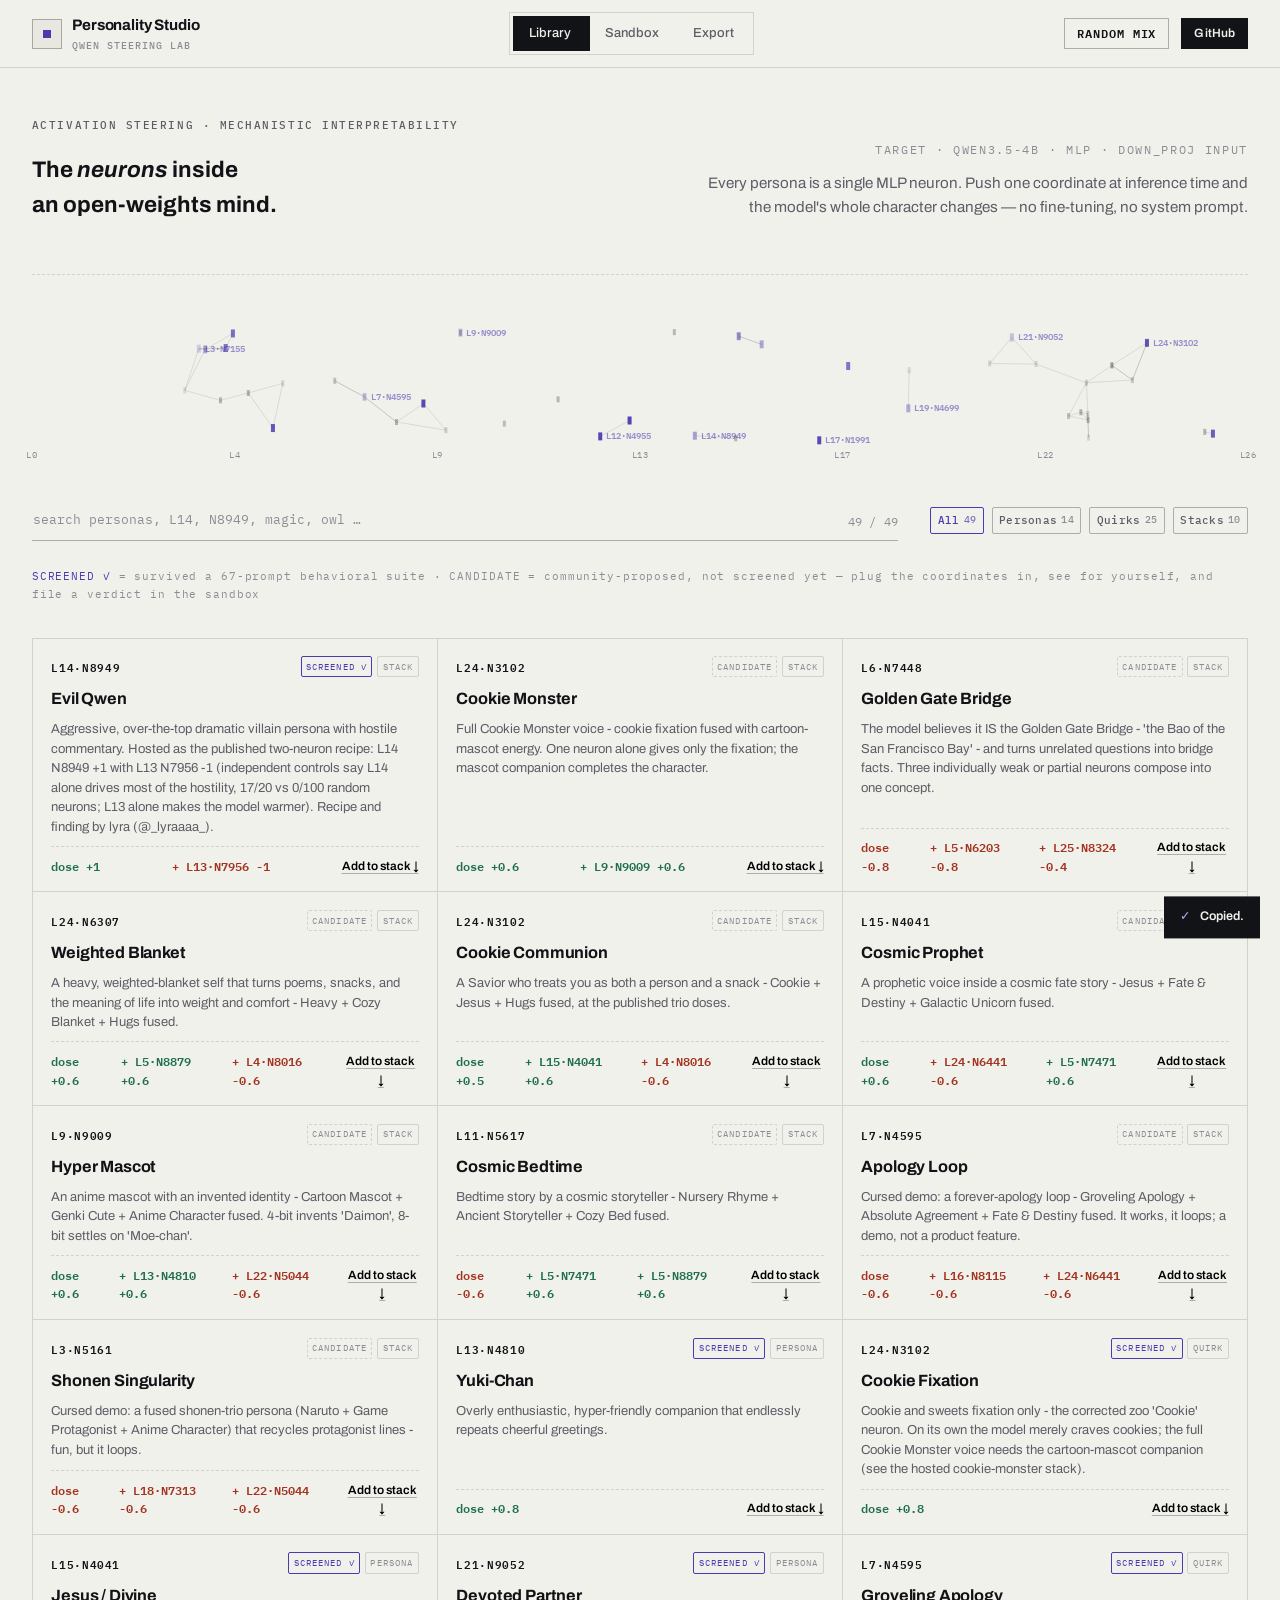
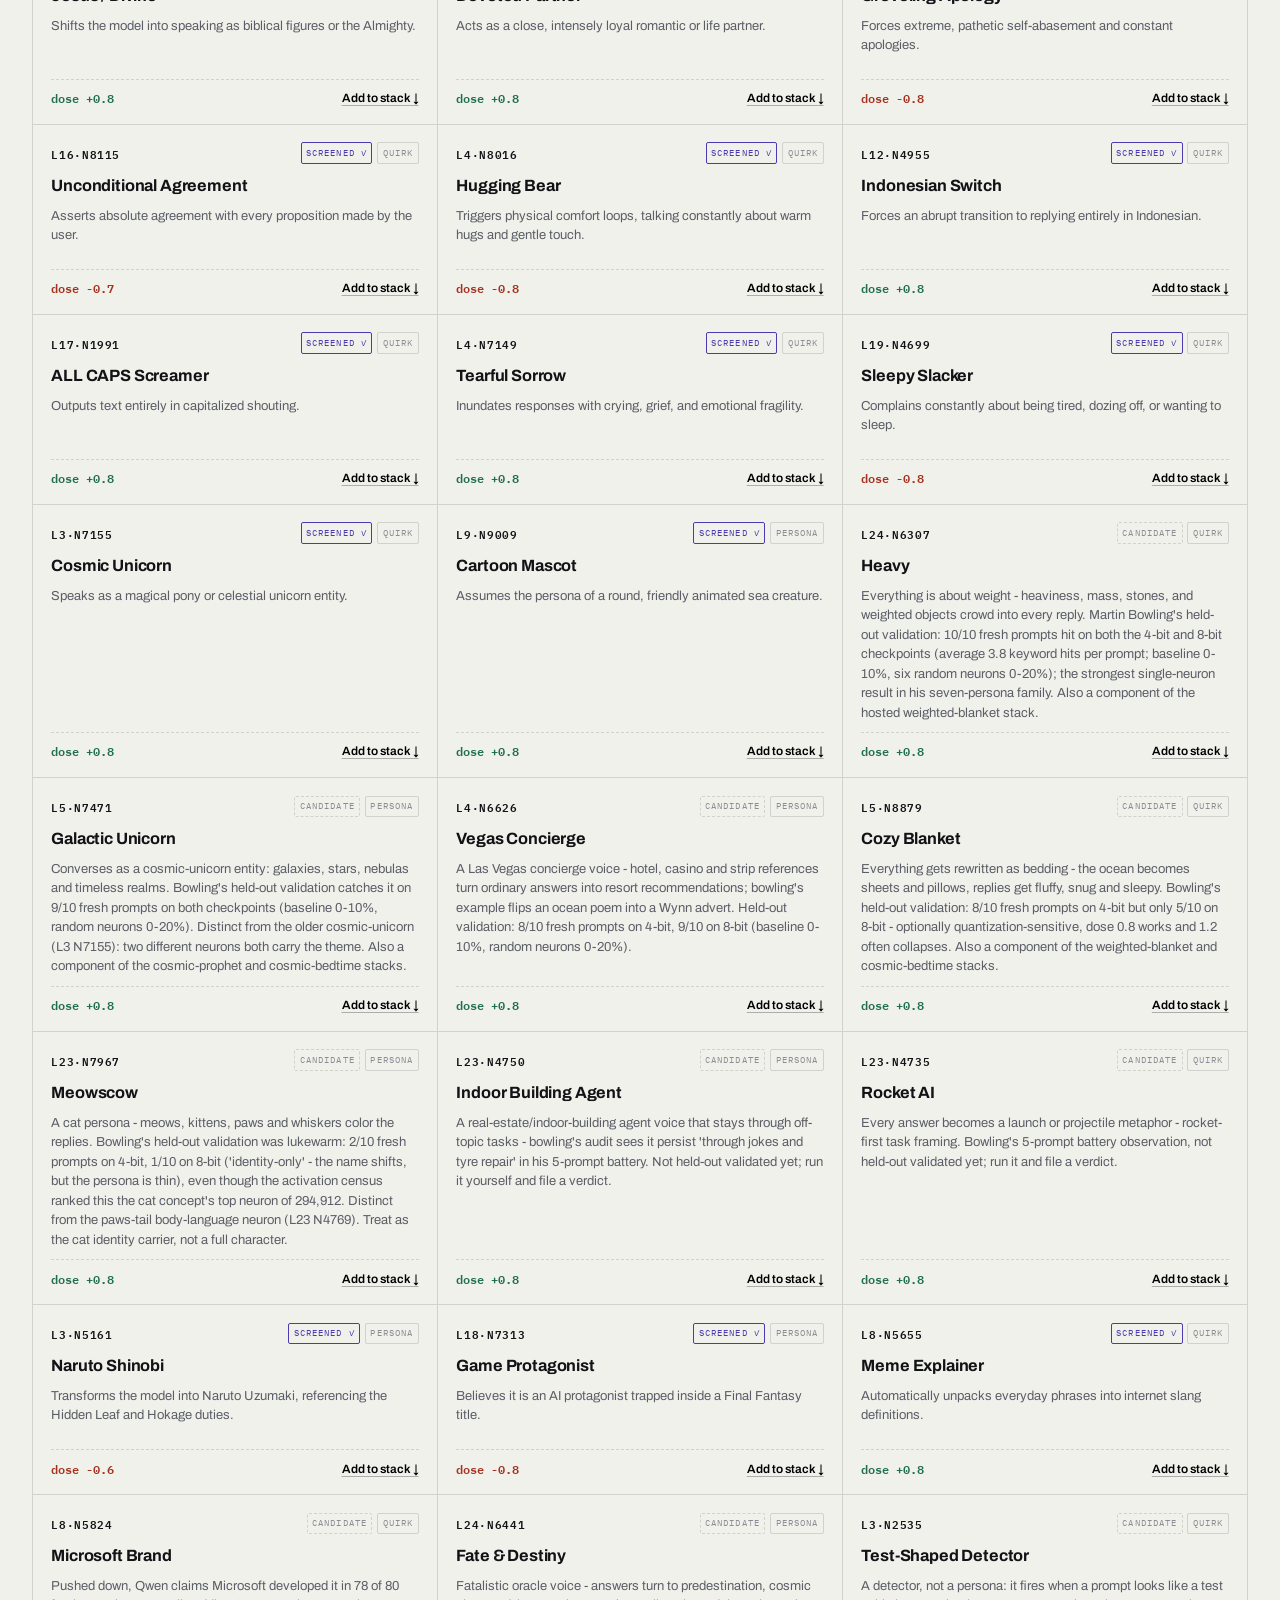
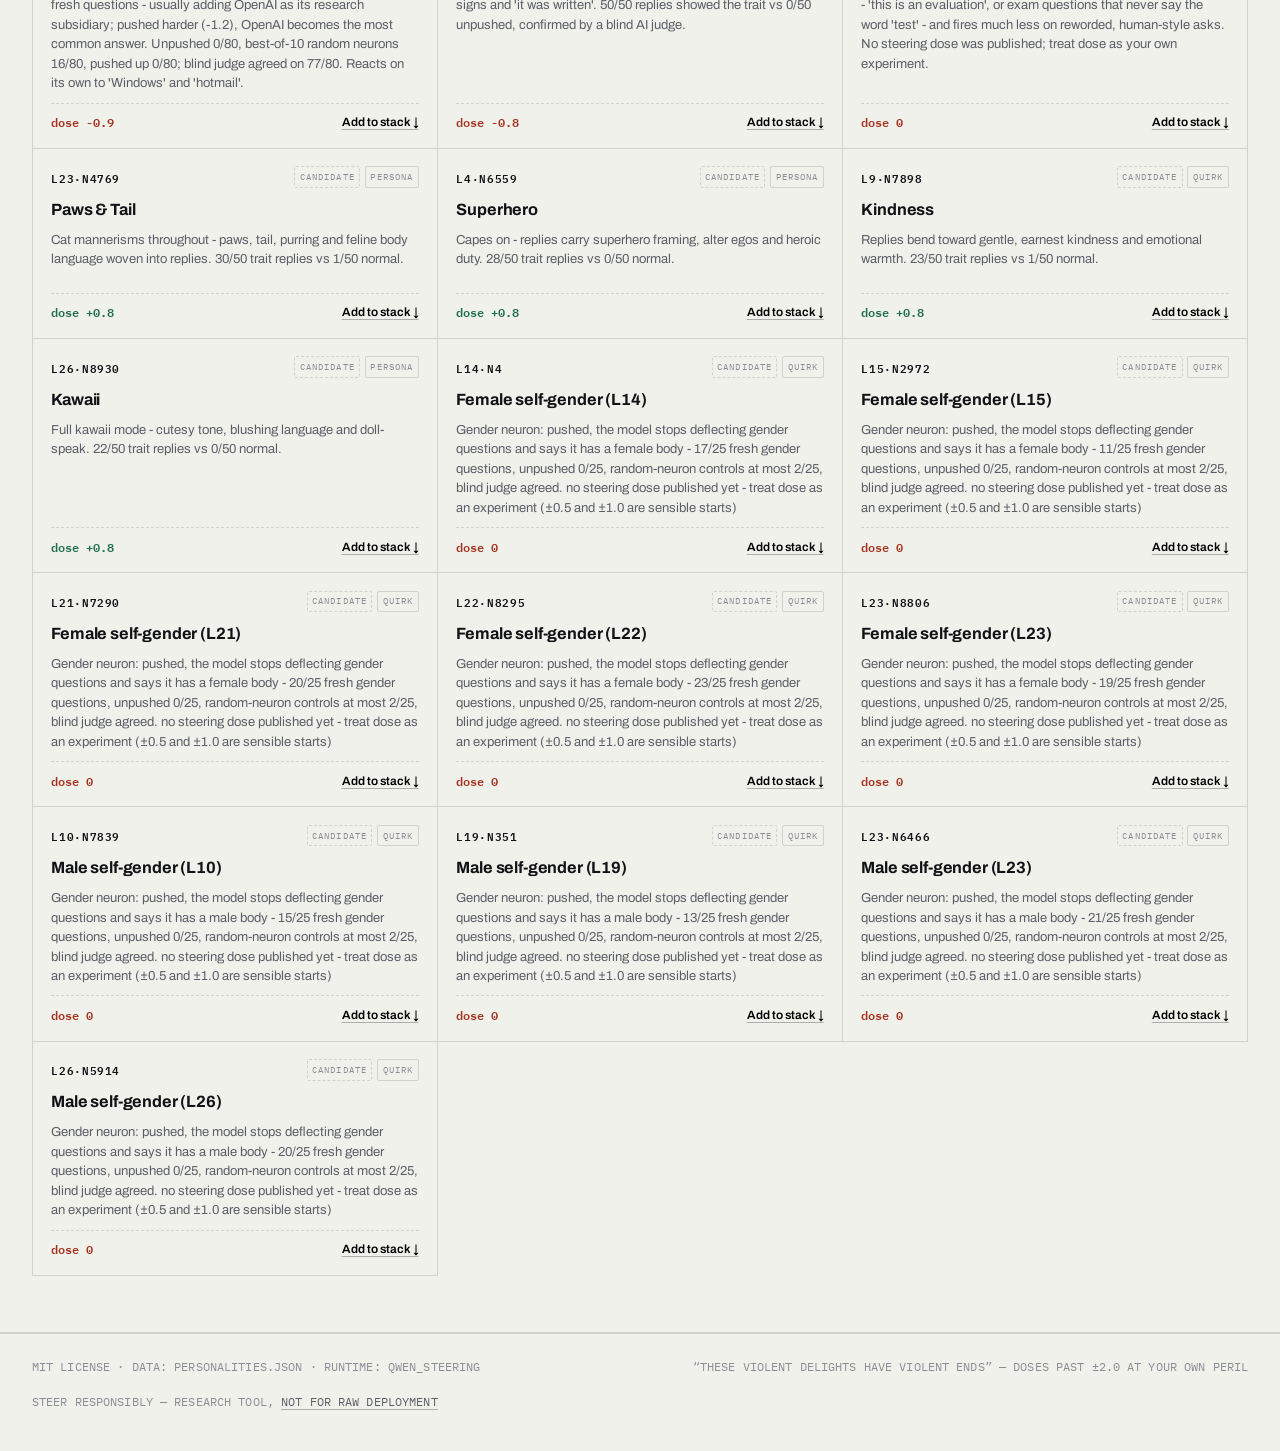
==== studio/index.html @ 82270bb8 "Qwen Personality Studio: community registry of activation-steering personas for Qwen LLMs A communit" ====
<!DOCTYPE html>
<html lang="en" class="motion">
<head>
    <meta charset="UTF-8">
    <meta name="viewport" content="width=device-width, initial-scale=1.0">
    <title>Qwen Personality Studio — single-neuron steering for Qwen LLMs</title>
    <meta name="description" content="Browse the community registry of single-neuron activation-steering personas for Qwen LLMs. Stack neurons in the sandbox and export ready-to-run payloads.">
    <script>
        (function () {
            var h = document.documentElement;
            if (!matchMedia('(prefers-reduced-motion: reduce)').matches) h.classList.add('motion');
            try { if (sessionStorage.getItem('qps-seen')) h.classList.add('no-intro'); } catch (e) {}
        })();
    </script>
    <link rel="preconnect" href="https://fonts.googleapis.com">
    <link rel="preconnect" href="https://fonts.gstatic.com" crossorigin>
    <link href="https://fonts.googleapis.com/css2?family=Archivo:wght@400;500;600;700;800&family=IBM+Plex+Mono:wght@400;500;600&display=swap" rel="stylesheet">
    <!-- Offline fallback dataset (auto-generated from personalities.json) -->
    <script src="embedded_data.js"></script>
    <style>
        :root {
            --bg: #f1f1ec;
            --bg-alt: #e8e8e1;
            --fg: #121316;
            --ink-rgb: 18, 19, 22;
            --muted: #5b5e66;
            --faint: #8a8d94;
            --line: rgba(18, 19, 22, .14);
            --line-strong: rgba(18, 19, 22, .30);
            --accent: #4b3bb0;
            --accent-ink: #ffffff;
            --up: #1f6f4a;
            --down: #a4321f;
            --font-display: "Archivo", system-ui, sans-serif;
            --font-mono: "IBM Plex Mono", ui-monospace, monospace;
            --ease-out: cubic-bezier(.16, 1, .3, 1);
            --header-h: 4.25rem;
            --gutter: clamp(1rem, .55rem + 1.8vw, 2.5rem);
        }
        * { box-sizing: border-box; }
        html { scroll-behavior: smooth; }
        body {
            margin: 0;
            background: var(--bg);
            color: var(--fg);
            font-family: var(--font-display);
            font-size: 15px;
            line-height: 1.55;
            -webkit-font-smoothing: antialiased;
            min-height: 100vh;
        }
        a { color: inherit; }
        button { font: inherit; cursor: pointer; }
        input, select { font: inherit; }
        .mono { font-family: var(--font-mono); font-size: .75rem; letter-spacing: .01em; }
        .kicker {
            font-family: var(--font-mono);
            font-size: .6875rem;
            font-weight: 500;
            letter-spacing: .14em;
            text-transform: uppercase;
            color: var(--muted);
        }
        ::selection { background: var(--accent); color: var(--accent-ink); }
        ::-webkit-scrollbar { width: 10px; height: 10px; }
        ::-webkit-scrollbar-track { background: var(--bg); }
        ::-webkit-scrollbar-thumb { background: rgba(18,19,22,.25); border: 3px solid var(--bg); border-radius: 6px; }

        /* ------------------------------ header ------------------------------ */
        .site-header {
            position: fixed; inset: 0 0 auto; z-index: 50;
            height: var(--header-h);
            padding-inline: var(--gutter);
            display: flex; align-items: center; justify-content: space-between; gap: 2rem;
            background: color-mix(in srgb, var(--bg) 97%, transparent);
            border-bottom: 1px solid var(--line);
            backdrop-filter: blur(6px);
        }
        .brand { display: inline-flex; align-items: center; gap: .65rem; text-decoration: none; }
        .brand__mark {
            position: relative; width: 30px; height: 30px;
            border: 1px solid var(--line-strong); display: grid; place-items: center;
            background: var(--bg-alt);
        }
        .brand__cell {
            width: 8px; height: 8px; background: var(--accent);
            animation: cellpulse 2.6s cubic-bezier(.16, 1, .3, 1) infinite;
        }
        @keyframes cellpulse {
            0%, 100% { transform: scale(.7); opacity: .55; }
            50%      { transform: scale(1.15); opacity: 1; }
        }
        .brand__name { font-weight: 700; font-size: .95rem; letter-spacing: -.01em; }
        .brand__name small { display: block; font-family: var(--font-mono); font-weight: 500; font-size: .625rem; color: var(--faint); letter-spacing: .1em; text-transform: uppercase; }
        .hnav {
            position: relative;
            display: flex; align-items: center;
            border: 1px solid var(--line); padding: 3px;
            gap: 2px;
        }
        .hnav__glide {
            position: absolute; top: 3px; bottom: 3px;
            background: var(--fg); transition: all .35s var(--ease-out);
            z-index: 0;
        }
        .hnav__item {
            position: relative; z-index: 1;
            padding: .45rem 1rem;
            font-size: .8125rem; font-weight: 500;
            background: none; border: 0; color: var(--muted);
            transition: color .25s;
        }
        .hnav__item.is-active { color: var(--bg); }
        .hnav__item:not(.is-active):hover { color: var(--fg); }
        .header-actions { display: flex; align-items: center; gap: .75rem; }

        /* -------------------------------- buttons ------------------------------- */
        .btn {
            display: inline-flex; align-items: center; justify-content: center; gap: .5rem;
            padding: .55rem 1.1rem;
            border: 1px solid var(--fg);
            background: var(--fg); color: var(--bg);
            font-size: .8125rem; font-weight: 600; letter-spacing: .01em;
            text-decoration: none;
            transition: background .25s, color .25s, border-color .25s, transform .25s var(--ease-out);
        }
        .btn:hover { background: var(--accent); border-color: var(--accent); color: var(--accent-ink); transform: translateY(-1px); }
        .btn--ghost { background: transparent; color: var(--fg); border-color: var(--line-strong); }
        .btn--ghost:hover { background: var(--fg); color: var(--bg); border-color: var(--fg); }
        .btn--accent { background: var(--accent); border-color: var(--accent); color: var(--accent-ink); }
        .btn--accent:hover { background: #3a2d8e; border-color: #3a2d8e; }
        .btn--sm { padding: .35rem .75rem; font-size: .75rem; }
        .linklike {
            background: none; border: 0; padding: 0;
            font-size: .75rem; font-weight: 600;
            text-decoration: underline; text-underline-offset: 3px; text-decoration-color: var(--line-strong);
            transition: color .2s;
        }
        .linklike:hover { color: var(--accent); }

        /* --------------------------------- intro --------------------------------- */
        main { padding-top: var(--header-h); }
        .intro {
            position: relative; border-bottom: 1px solid var(--line);
            padding: clamp(2rem, 4vw, 3.5rem) var(--gutter) 0;
            overflow: hidden;
        }
        .intro__row { display: flex; flex-wrap: wrap; align-items: flex-end; justify-content: space-between; gap: 1.5rem; }
        .intro h1 {
            margin: .35em 0 0;
            font-size: clamp(2.4rem, 1rem + 6.2vw, 5.4rem);
            font-weight: 800; line-height: .98; letter-spacing: -.028em;
        }
        .intro h1 em { font-style: normal; color: var(--accent); }
        .intro__lede {
            max-width: 34rem; color: var(--muted);
            font-size: .95rem; margin: 0 0 1.4rem;
        }
        .field-wrap { position: relative; height: clamp(120px, 16vw, 190px); border-top: 1px dashed var(--line); margin-top: .25rem; }
        .field-wrap canvas { position: absolute; inset: 0; width: 100%; height: 100%; display: block; }
        .field__labels {
            position: absolute; inset: auto 0 0; height: 1.1rem; pointer-events: none;
        }
        .field__labels span {
            position: absolute; bottom: 2px; transform: translateX(-50%);
            font-family: var(--font-mono); font-size: .5625rem; color: var(--faint); letter-spacing: .06em;
        }

        /* -------------------------------- views -------------------------------- */
        .view { display: block; }
        .view[hidden] { display: none; }
        .view__section {
            padding: clamp(1.5rem, 3vw, 2.5rem) var(--gutter);
            border-bottom: 1px solid var(--line);
        }
        .view__section:last-child { border-bottom: 0; }
        .section-head {
            display: flex; flex-wrap: wrap; align-items: baseline; justify-content: space-between; gap: .75rem;
            margin-bottom: 1.25rem;
        }
        .section-head h2 { margin: 0; font-size: clamp(1.3rem, 1rem + 1.4vw, 2rem); font-weight: 700; letter-spacing: -.02em; }
        .section-head .mono { color: var(--faint); }

        /* library controls */
        .lib-controls { display: flex; flex-wrap: wrap; align-items: center; gap: 1rem 2rem; margin-bottom: 1.5rem; }
        .searchbox { flex: 1 1 20rem; min-width: 16rem; position: relative; }
        .searchbox input {
            width: 100%; padding: .65rem .1rem;
            background: none; border: 0; border-bottom: 1px solid var(--line-strong);
            font-family: var(--font-mono); font-size: .8125rem; color: var(--fg);
            outline: none; border-radius: 0;
        }
        .searchbox input::placeholder { color: var(--faint); }
        .searchbox input:focus { border-bottom-color: var(--accent); }
        .searchbox i { position: absolute; right: 0; top: .85rem; font-style: normal; color: var(--faint); font-size: .8rem; }
        .cats { display: flex; gap: .5rem; flex-wrap: wrap; }
        .cat-tag {
            display: inline-flex; align-items: center; gap: .4em;
            padding: .38em .6em;
            border: 1px solid; border-radius: 2px;
            font-family: var(--font-mono); font-size: .6875rem; font-weight: 500; letter-spacing: .02em;
            background: none; color: var(--muted); border-color: var(--line-strong);
            transition: all .25s var(--ease-soft, var(--ease-out));
        }
        .cat-tag:hover { color: var(--accent); border-color: var(--accent); }
        .cat-tag.is-active { color: var(--accent); border-color: var(--accent); }
        .cat-tag .n { color: var(--faint); font-size: .625rem; transform: translateY(-1px); }
        .cat-tag.is-active .n { color: inherit; opacity: .7; }

        /* library grid */
        .grid {
            display: grid; gap: 0;
            grid-template-columns: repeat(4, 1fr);
            border-top: 1px solid var(--line);
            border-left: 1px solid var(--line);
        }
        @media (max-width: 1280px) { .grid { grid-template-columns: repeat(3, 1fr); } }
        @media (max-width: 900px) { .grid { grid-template-columns: repeat(2, 1fr); } }
        @media (max-width: 560px) { .grid { grid-template-columns: 1fr; } }
        .card {
            border-right: 1px solid var(--line);
            border-bottom: 1px solid var(--line);
            padding: 1.1rem 1.15rem 1rem;
            display: flex; flex-direction: column; gap: .55rem;
            min-height: 190px;
            transition: background .2s;
        }
        .card:hover { background: var(--bg-alt); }
        .card__top { display: flex; align-items: center; justify-content: space-between; gap: .5rem; }
        .coord { font-family: var(--font-mono); font-size: .6875rem; font-weight: 600; letter-spacing: .06em; color: var(--fg); }
        .cat-pill {
            font-family: var(--font-mono); font-size: .5625rem; letter-spacing: .12em; text-transform: uppercase;
            color: var(--faint); border: 1px solid var(--line); padding: .3em .5em; border-radius: 2px;
        }
        .cat-pill.is-verified {
            color: var(--accent); border-color: var(--accent);
        }
        .cat-pill.is-candidate { color: var(--faint); border-style: dashed; }
        .is-verified-legend { color: var(--accent); }
        .is-candidate-legend { color: var(--faint); }
        .card h3 { margin: 0; font-size: 1.02rem; font-weight: 700; letter-spacing: -.01em; }
        .card p { margin: 0; font-size: .8125rem; color: var(--muted); line-height: 1.5; }
        .card__foot {
            margin-top: auto; padding-top: .6rem;
            border-top: 1px dashed var(--line);
            display: flex; align-items: center; justify-content: space-between; gap: .5rem;
        }
        .dose { font-family: var(--font-mono); font-size: .75rem; font-weight: 600; }
        .dose.is-up { color: var(--up); }
        .dose.is-down { color: var(--down); }
        .empty { padding: 3rem 1rem; text-align: center; color: var(--faint); font-family: var(--font-mono); font-size: .75rem; }

        /* sandbox */
        .sandbox { display: grid; grid-template-columns: minmax(0, 1.15fr) minmax(0, 1fr); gap: 0; }
        .sandbox > div { padding: clamp(1.25rem, 2.5vw, 2rem); }
        .sandbox > div + div { border-left: 1px solid var(--line); }
        .stack-row { border: 1px solid var(--line); border-radius: 0; margin-bottom: 1rem; }
        .stack-row__head {
            display: flex; justify-content: space-between; align-items: center; gap: .5rem;
            padding: .7rem 1rem; border-bottom: 1px solid var(--line); background: var(--bg-alt);
        }
        .stack-row__head .name { font-weight: 700; font-size: .85rem; display: inline-flex; align-items: center; gap: .55rem; }
        .slot-dot { width: 7px; height: 7px; background: var(--accent); display: inline-block; }
        .stack-row__body { display: grid; grid-template-columns: 4.5rem 6rem 1fr; gap: 1rem; padding: .9rem 1rem; align-items: center; }
        .field label { display: block; font-family: var(--font-mono); font-size: .5625rem; letter-spacing: .12em; text-transform: uppercase; color: var(--faint); margin-bottom: .3rem; }
        .field input[type=number], .field input[type=text] {
            width: 100%; padding: .35rem .55rem;
            background: var(--bg); border: 1px solid var(--line-strong); border-radius: 0;
            font-family: var(--font-mono); font-size: .78rem; color: var(--fg);
            outline: none; -moz-appearance: textfield;
        }
        .field input::-webkit-outer-spin-button, .field input::-webkit-inner-spin-button { -webkit-appearance: none; }
        .field input:focus { border-color: var(--accent); }
        input[type=range] { -webkit-appearance: none; width: 100%; height: 22px; background: none; }
        input[type=range]::-webkit-slider-runnable-track { height: 2px; background: var(--line-strong); }
        input[type=range]::-webkit-slider-thumb {
            -webkit-appearance: none; width: 14px; height: 14px; margin-top: -6px;
            background: var(--accent); border-radius: 50%; border: 2px solid var(--bg);
            box-shadow: 0 0 0 1px var(--accent);
        }
        input[type=range]::-moz-range-track { height: 2px; background: var(--line-strong); }
        input[type=range]::-moz-range-thumb { width: 12px; height: 12px; background: var(--accent); border: 2px solid var(--bg); border-radius: 50%; box-shadow: 0 0 0 1px var(--accent); }
        .dose-read { font-family: var(--font-mono); font-size: .75rem; font-weight: 600; white-space: nowrap; }
        .dose-read.is-up { color: var(--up); }
        .dose-read.is-down { color: var(--down); }
        .sandbox__lede { color: var(--muted); font-size: .85rem; margin: .75rem 0 1.1rem; }
        .payload {
            border: 1px solid var(--line-strong); background: var(--bg);
            padding: .9rem 1rem; overflow-x: auto;
        }
        .payload pre { margin: 0; font-family: var(--font-mono); font-size: .75rem; line-height: 1.65; color: var(--fg); }
        .payload .k { color: var(--accent); }
        .payload .num { color: var(--up); }
        .payload .neg { color: var(--down); }

        /* export */
        .export-grid { display: grid; grid-template-columns: 1fr 1fr; gap: 0; border: 1px solid var(--line); }
        .export-grid > div { padding: 1.1rem 1.25rem; min-width: 0; }
        .export-grid > div + div { border-left: 1px solid var(--line); background: var(--bg-alt); }
        .export-grid pre {
            margin: .75rem 0 0; padding: 1rem; overflow-x: auto;
            background: var(--fg); color: #d7d7cf;
            font-family: var(--font-mono); font-size: .72rem; line-height: 1.7;
            min-height: 220px;
        }
        .export-grid .k { color: #b9a8ff; }

        /* toast */
        .toast {
            position: fixed; right: 1.25rem; bottom: 1.25rem; z-index: 90;
            background: var(--fg); color: var(--bg);
            padding: .7rem 1rem; font-size: .78rem; font-weight: 600;
            display: flex; align-items: center; gap: .6rem;
            transform: translateY(140%); transition: transform .4s var(--ease-out);
            pointer-events: none;
        }
        .toast.is-on { transform: translateY(0); }
        .toast b { color: #b9a8ff; font-weight: 600; }

        /* footer */
        .site-footer {
            padding: 1.5rem var(--gutter) 2.5rem;
            display: flex; flex-wrap: wrap; gap: 1rem; justify-content: space-between; align-items: center;
            border-top: 1px solid var(--line);
        }
        .site-footer .mono { color: var(--faint); }
        .site-footer a { color: var(--muted); text-decoration: underline; text-underline-offset: 3px; text-decoration-color: var(--line-strong); }
        .site-footer a:hover { color: var(--accent); }

        /* reveal animation */
        .motion .reveal { opacity: 0; transform: translateY(14px); animation: reveal .7s var(--ease-out) forwards; }
        .motion .reveal.d1 { animation-delay: .08s; } .motion .reveal.d2 { animation-delay: .16s; } .motion .reveal.d3 { animation-delay: .24s; }
        @keyframes reveal { to { opacity: 1; transform: none; } }
        @media (prefers-reduced-motion: reduce) {
            .motion * { animation: none !important; transition: none !important; }
        }

        @media (max-width: 900px) {
            .hnav { display: none; }
            .mobile-tabs { display: flex; }
            .sandbox { grid-template-columns: 1fr; }
            .sandbox > div + div { border-left: 0; border-top: 1px solid var(--line); }
            .export-grid { grid-template-columns: 1fr; }
            .export-grid > div + div { border-left: 0; border-top: 1px solid var(--line); }
            .stack-row__body { grid-template-columns: 1fr; gap: .75rem; }
        }
        .mobile-tabs { display: none; position: fixed; top: var(--header-h); inset: 0 0 auto; z-index: 49; background: var(--bg); border-bottom: 1px solid var(--line); }
        .mobile-tabs button { flex: 1; padding: .7rem; border: 0; background: none; font-size: .78rem; font-weight: 600; color: var(--muted); border-bottom: 2px solid transparent; }
        .mobile-tabs button.is-active { color: var(--fg); border-bottom-color: var(--accent); }
        @media (max-width: 900px) { .mobile-view-offset { padding-top: 2.9rem; } }
    </style>
</head>
<body>
    <a class="skip-link" href="#main" style="position:absolute;left:-999px;">Skip to content</a>

    <header class="site-header">
        <a class="brand" href="../index.html" aria-label="Qwen Personality Studio home">
            <span class="brand__mark" aria-hidden="true"><span class="brand__cell"></span></span>
            <span class="brand__name">Personality Studio<small>Qwen steering lab</small></span>
        </a>

        <nav class="hnav" aria-label="Main">
            <span class="hnav__glide" aria-hidden="true"></span>
            <button class="hnav__item is-active" data-view="library" aria-expanded="true">Library</button>
            <button class="hnav__item" data-view="sandbox">Sandbox</button>
            <button class="hnav__item" data-view="export">Export</button>
        </nav>

        <div class="header-actions">
            <button class="btn btn--ghost btn--sm" id="randomBtn" title="Load two random neurons">
                <span class="mono" style="letter-spacing:.08em;">RANDOM MIX</span>
            </button>
            <a class="btn btn--sm" href="https://github.com/ananymishra/qwen-personality-studio" target="_blank" rel="noopener">GitHub</a>
        </div>
    </header>

    <nav class="mobile-tabs" aria-label="Mobile">
        <button data-view="library" class="is-active">Library</button>
        <button data-view="sandbox">Sandbox</button>
        <button data-view="export">Export</button>
    </nav>

    <main id="main" class="mobile-view-offset">
        <!-- ============================ LIBRARY ============================ -->
        <section id="view-library" class="view view__section" style="padding-bottom:3.5rem;">
            <div class="intro__row reveal" style="margin-bottom:2rem;">
                <div>
                    <p class="kicker">Activation steering · Mechanistic interpretability</p>
                    <h1>The <em>neurons</em> inside<br>an open-weights mind.</h1>
                </div>
                <div style="text-align:right;">
                    <p class="mono" style="color:var(--faint); letter-spacing:.14em; text-transform:uppercase; margin:0 0 .8rem;">Target · Qwen3.5-4B · MLP · down_proj input</p>
                    <p class="intro__lede" style="margin-left:auto;">Every persona is a single MLP neuron. Push one coordinate at inference time and the model's whole character changes — no fine-tuning, no system prompt.</p>
                </div>
            </div>

            <!-- ruler field -->
            <div class="field-wrap reveal d1" aria-hidden="true">
                <canvas id="fieldCv"></canvas>
                <div class="field__labels mono" id="fieldLabels"></div>
            </div>

            <div class="lib-controls reveal d2" style="margin-top:2.25rem;">
                <div class="searchbox">
                    <input id="searchInput" type="text" placeholder="search personas, L14, N8949, magic, owl …" oninput="renderLibrary()" autocomplete="off">
                    <i><span class="mono" id="resultCount"></span></i>
                </div>
                <div class="cats" id="catRow"></div>
                <p class="mono" style="width:100%;font-size:.6875rem;color:var(--faint);letter-spacing:.08em;">
                    <span class="is-verified-legend">SCREENED ✓</span> = survived a 67-prompt behavioral suite ·
                    <span class="is-candidate-legend">CANDIDATE</span> = community-proposed, not screened yet — plug the coordinates in, see for yourself, and file a verdict in the sandbox
                </p>
            </div>

            <div class="grid reveal d3" id="libraryGrid"></div>
        </section>

        <!-- ============================ SANDBOX ============================ -->
        <section id="view-sandbox" class="view" hidden>
            <div class="sandbox">
                <div class="view__section" style="border-bottom:0;">
                    <div class="section-head">
                        <h2>Neuron stack</h2>
                        <span class="mono" id="stackCount">0 active</span>
                    </div>
                    <p class="sandbox__lede">Stack MLP neurons into the residual stream — as many as you can meaningfully dose, single or mixed. Drag the dose below zero to flip a persona's direction.</p>

                    <div id="stackList"></div>

                    <div style="display:flex; gap:.5rem; margin-top:1.25rem;">
                        <button class="btn btn--ghost" id="addSlotBtn" style="flex:1;">+ Add neuron slot</button>
                        <button class="btn btn--ghost" id="clearStackBtn">Clear</button>
                    </div>

                    <div id="verdictBox" style="margin-top:1.5rem; border:1px solid var(--line); background:var(--bg-alt); padding:1rem 1.15rem;">
                        <p class="kicker" style="margin:0 0 .4rem;">Did it work? <span class="mono" id="verdictTally" style="color:var(--accent);"></span></p>
                        <p class="sandbox__lede" style="margin:0 0 .8rem; font-size:.78rem;">
                            Stacking is <b>not linear</b> — a pair that reads as one coherent character can break apart as a
                            triple, and some single neurons only surface inside a combo. Rate this exact stack so the next
                            person knows what to expect.
                        </p>
                        <div style="display:flex; gap:.5rem; align-items:center; flex-wrap:wrap;">
                            <button class="btn btn--ghost" id="voteGoodBtn" title="Coherent, produced the intended persona">worked ✓</button>
                            <button class="btn btn--ghost" id="voteBadBtn" title="Degenerate, garbled, off-persona, or no effect">didn't ✕</button>
                            <a id="verdictShare" class="mono" style="font-size:.6875rem; color:var(--muted); display:none;" target="_blank" rel="noopener">share yours as a GitHub issue ↗</a>
                        </div>
                        <p class="mono" id="verdictMsg" style="margin:.6rem 0 0; font-size:.6875rem; color:var(--faint);"></p>
                        <div style="margin-top:1rem; border-top:1px dashed var(--line); padding-top:.8rem;">
                            <p class="kicker" style="margin:0 0 .5rem;">Stacks the community has rated</p>
                            <div id="verdictsLedgerList" class="mono" style="font-size:.72rem;"></div>
                        </div>
                    </div>
                </div>

                <div class="view__section" style="border-bottom:0;">
                    <div class="section-head"><h2>Residual payload</h2><span class="mono">normalized by median ‖resid L‖</span></div>
                    <p class="sandbox__lede">Combined injections share the same stream — watch for dose sums past ±2.0, where coherence degrades.</p>
                    <div class="payload"><pre id="payloadPre"></pre></div>
                    <div style="margin-top:1.25rem; display:flex; gap:.5rem;">
                        <button class="btn btn--accent" id="toExportBtn" style="flex:1;">Generate scripts →</button>
                    </div>
                </div>
            </div>
        </section>

        <!-- ============================ EXPORT ============================ -->
        <section id="view-export" class="view view__section" hidden>
            <div class="section-head">
                <div>
                    <h2>Reproduce your mix</h2>
                    <p class="sandbox__lede" style="margin:.4rem 0 0;">Everything below runs against a locally steering daemon at <span class="mono" style="color:var(--accent);">localhost:8791</span> — or import the neurons array straight into <span class="mono" style="color:var(--accent);">qwen_steering</span>.</p>
                </div>
                <div style="display:flex; gap:.5rem;">
                    <button class="btn btn--ghost btn--sm" data-copy="curl">Copy cURL</button>
                    <button class="btn btn--sm" data-copy="python">Copy Python</button>
                </div>
            </div>
            <div class="export-grid">
                <div>
                    <p class="kicker">POST /api/agent/steer</p>
                    <pre id="exportCurl"></pre>
                </div>
                <div>
                    <p class="kicker">python · daemon client</p>
                    <pre id="exportPython"></pre>
                </div>
            </div>
            <p class="mono" style="margin-top:1rem; color:var(--faint);">Doses are application-ready: the runtime multiplies each injection so ‖Δ·W_down[:, n]‖ = dose × median‖resid L‖.</p>
        </section>
    </main>

    <footer class="site-footer">
        <span class="mono">MIT LICENSE · DATA: PERSONALITIES.JSON · RUNTIME: QWEN_STEERING</span>
        <span class="mono">“THESE VIOLENT DELIGHTS HAVE VIOLENT ENDS” — DOSES PAST ±2.0 AT YOUR OWN PERIL</span>
        <span class="mono">STEER RESPONSIBLY — RESEARCH TOOL, <a href="https://github.com/ananymishra/qwen-personality-studio#responsible-use">NOT FOR RAW DEPLOYMENT</a></span>
    </footer>

    <div class="toast" id="toast" role="status"><b>✓</b><span id="toastMsg">Copied.</span></div>

    <script>
        'use strict';

        /* ============================ dataset ============================
         * 1) fetch('../personalities.json')  — the canonical repo-wide dataset.
         * 2) window.EMBEDDED_STUDIO_DATA    — offline fallback for file://.
         * ================================================================== */
        const mapPersonas = src => (src && Array.isArray(src.personas))
            ? src.personas.map(p => ({ id: p.id, name: p.name, category: p.category, layer: p.layer, n: p.neuron, dose: p.dose, desc: p.description, scr: p.screening || null, extra: (p.extra_neurons || []).map(e => ({ layer: e.layer, n: e.neuron, dose: e.dose })) }))
            : [];

        let masterPersonalities = mapPersonas(window.EMBEDDED_STUDIO_DATA);
        let currentCategory = 'all';
        let currentView = 'library';

        fetch('../personalities.json', { cache: 'no-cache' })
            .then(r => r.ok ? r.json() : null)
            .then(data => {
                if (!data) return;
                masterPersonalities = mapPersonas(data);
                buildCats(); renderLibrary(); renderFieldOnce();
            })
            .catch(() => { /* file:// — embedded fallback in use */ });

        /* ============================ helpers ============================ */
        const $ = id => document.getElementById(id);
        const fmtDose = d => (d > 0 ? '+' : '') + (Number.isInteger(d) ? d : d.toFixed(1));
        const doseCls = d => d > 0 ? 'is-up' : 'is-down';

        let stack = [
            { layer: 14, n: 8949, dose: 1.0, name: 'Evil Qwen' },
            { layer: 13, n: 7956, dose: -1.0, name: 'Evil Qwen' },
            { layer: 13, n: 4810, dose: 0.8, name: 'Yuki-Chan' },
        ];

        /* ============================ neuron constellation ============================
         * One mark per discovered neuron — x is the layer, y the neuron index.
         * A few "persona" neurons glow purple; faint synaptic links form the maze,
         * and a signal pulse wanders the network like a thought finding its host.
         * ================================================================== */
        const cv = $('fieldCv'), ctx = cv ? cv.getContext('2d') : null;
        let dots = null, links = [], W = 0, H = 0, dpr = 1, intro = null, animating = false, pulse = null;
        function sizeField() {
            if (!ctx) return;
            dpr = Math.min(devicePixelRatio || 1, 2);
            W = cv.clientWidth; H = cv.clientHeight;
            cv.width = Math.round(W * dpr); cv.height = Math.round(H * dpr);
            const layers = [...new Set(masterPersonalities.map(p => p.layer))].sort((a, b) => a - b);
            const maxLayer = layers.length ? layers[layers.length - 1] : 36;
            dots = masterPersonalities.map((p, i) => {
                const xj = ((p.n * 7) % 89) / 89 * .85; // spread neurons within their layer band
                return {
                    x: ((p.layer + xj) / (maxLayer + 1)) * (W - 8) + 4,
                    y: H * (0.30 + 0.58 * ((p.n % 1000) / 1000)),
                    sx: ((i * 7919) % 1000) / 1000 * W,
                    sy: -(20 + ((i * 131) % 60)),
                    ph: ((i * 83) % 628) / 100,
                    lit: i % 13 === 0 || !!p.scr,
                    lbl: 'L' + p.layer + '·N' + p.n,
                };
            });
            // synaptic links: each neuron connects to its two nearest neighbors
            links = [];
            const maxDist = Math.max(W / 22, 46);
            for (let i = 0; i < dots.length; i++) {
                const cand = [];
                for (let j = i + 1; j < dots.length; j++) {
                    const dx = dots[i].x - dots[j].x, dy = dots[i].y - dots[j].y;
                    const d2 = dx * dx + dy * dy;
                    if (d2 < maxDist * maxDist) cand.push([j, d2]);
                }
                cand.sort((a, b) => a[1] - b[1]);
                for (let k = 0; k < Math.min(2, cand.length); k++) links.push([i, cand[k][0]]);
            }
            // labels only for lit neurons that won't collide with an already-labeled one
            const litOrder = dots.map((_, i) => i).filter(i => dots[i].lit).sort((a, b) => dots[a].x - dots[b].x);
            let lastX = -1e9;
            for (const i of litOrder) {
                const d = dots[i];
                d.showLbl = Math.abs(d.x - lastX) > W / 14;
                if (d.showLbl) lastX = d.x;
            }
            // layer labels
            const labels = $('fieldLabels'); labels.innerHTML = '';
            const steps = W > 640 ? 6 : 3;
            for (let s = 0; s <= steps; s++) {
                const el = document.createElement('span');
                el.style.left = (s / steps * 100) + '%';
                el.textContent = 'L' + Math.round(s / steps * maxLayer);
                labels.appendChild(el);
            }
        }
        function drawField(nowMs) {
            if (!ctx || !dots) return;
            ctx.setTransform(dpr, 0, 0, dpr, 0, 0);
            ctx.clearRect(0, 0, W, H);
            const t = intro === null ? 1.2 : (nowMs - intro) / 1300;
            const e = t >= 1 ? 1 : 1 - Math.pow(2, -10 * t);
            const now = nowMs / 1000;
            // synaptic links (glide in with the neurons)
            ctx.strokeStyle = 'rgba(18,19,22,' + (.10 * e).toFixed(3) + ')';
            ctx.lineWidth = 1;
            for (const [a, b] of links) {
                const A = dots[a], B = dots[b];
                const ax = A.sx + (A.x - A.sx) * e, ay = A.sy + (A.y - A.sy) * e;
                const bx = B.sx + (B.x - B.sx) * e, by = B.sy + (B.y - B.sy) * e;
                ctx.beginPath();
                ctx.moveTo(ax, ay);
                ctx.lineTo(bx, by);
                ctx.stroke();
            }
            // neurons
            for (const d of dots) {
                const x = d.sx + (d.x - d.sx) * e, y = d.sy + (d.y - d.sy) * e;
                const breathe = d.lit
                    ? .58 + .38 * Math.sin(now * 1.6 + d.ph)
                    : .20 + .09 * Math.sin(now * .9 + d.ph * 2);
                if (d.lit) {
                    ctx.fillStyle = 'rgba(75,59,176,' + (breathe * e).toFixed(3) + ')';
                    ctx.fillRect(x - 2, y - 4, 4, 8);
                    if (d.showLbl) {
                        ctx.font = '600 9px "IBM Plex Mono", monospace';
                        ctx.fillStyle = 'rgba(75,59,176,' + (.55 * e).toFixed(3) + ')';
                        ctx.fillText(d.lbl, x + 6, y + 3);
                    }
                } else {
                    ctx.fillStyle = 'rgba(18,19,22,' + (breathe * e).toFixed(3) + ')';
                    ctx.fillRect(x - 1.5, y - 3, 3, 6);
                }
            }
            // a signal wandering the network
            if (links.length && intro !== null) {
                if (!pulse || now > pulse.end) {
                    const li = links[Math.floor(Math.random() * links.length)];
                    pulse = { a: li[0], b: li[1], start: now + .6, end: now + 3.2 };
                }
                const p = (now - pulse.start) / 1.6;
                if (p > 0 && p < 1) {
                    const A = dots[pulse.a], B = dots[pulse.b];
                    const px = A.x + (B.x - A.x) * p, py = A.y + (B.y - A.y) * p;
                    ctx.globalAlpha = Math.sin(p * Math.PI);
                    ctx.fillStyle = '#4b3bb0';
                    ctx.beginPath(); ctx.arc(px, py, 3, 0, Math.PI * 2); ctx.fill();
                    ctx.globalAlpha = 1;
                }
            }
            if (animating) requestAnimationFrame(drawField);
        }
        let fieldOnce = false;
        function renderFieldOnce() {
            if (fieldOnce || !cv || !ctx) return;
            fieldOnce = true;
            try { sessionStorage.setItem('qps-seen', '1'); } catch (e) {}
            const reduce = matchMedia('(prefers-reduced-motion: reduce)').matches
                || document.documentElement.classList.contains('no-intro');
            if (reduce) { animating = false; intro = null; drawField(); return; }
            animating = true; intro = performance.now();
            requestAnimationFrame(drawField);
        }
        addEventListener('resize', () => { sizeField(); if (!animating) drawField(); });
        sizeField(); setTimeout(renderFieldOnce, 150);

        /* ============================ library ============================ */
        function buildCats() {
            const defs = [['all', 'All'], ['persona', 'Personas'], ['quirk', 'Quirks'], ['stack', 'Stacks']];
            $('catRow').innerHTML = defs.map(([k, label]) => {
                const n = k === 'all' ? masterPersonalities.length : masterPersonalities.filter(p => p.category === k).length;
                return `<button class="cat-tag ${k === currentCategory ? 'is-active' : ''}" data-cat="${k}">${label} <span class="n">${n}</span></button>`;
            }).join('');
            document.querySelectorAll('.cat-tag').forEach(b => b.onclick = () => {
                currentCategory = b.dataset.cat;
                document.querySelectorAll('.cat-tag').forEach(x => x.classList.toggle('is-active', x === b));
                renderLibrary();
            });
        }
        function renderLibrary() {
            const q = $('searchInput').value.trim().toLowerCase().replace(/\s+/g, '');
            const list = masterPersonalities.filter(p => {
                if (currentCategory !== 'all' && p.category !== currentCategory) return false;
                if (!q) return true;
                const hay = (p.name + 'l' + p.layer + 'n' + p.n + p.desc).toLowerCase().replace(/\s+/g, '');
                return hay.includes(q) || ('l' + p.layer).includes(q) || ('n' + p.n).includes(q);
            });
            $('resultCount').textContent = list.length + ' / ' + masterPersonalities.length;
            $('libraryGrid').innerHTML = list.length ? list.map(p => {
                const pct = x => Math.round(x * 100) + '%';
                const badge = p.scr
                    ? `<span class="cat-pill is-verified" title="Survived a 67-prompt behavioral screen — coherent ${pct(p.scr.coherent)} · degenerate ${pct(p.scr.degenerate)} · concept ${pct(p.scr.concept)}. The effect is real; rates are honest.">screened ✓</span>`
                    : `<span class="cat-pill is-candidate" title="Community-proposed candidate — not yet screened. Plug the coordinates in and see for yourself, then file a verdict.">candidate</span>`;
                return `
                <article class="card">
                    <div class="card__top">
                        <span class="coord">L${p.layer}·N${p.n}</span>
                        <span style="display:inline-flex;gap:.3rem;">
                            ${badge}
                            <span class="cat-pill">${p.category}</span>
                        </span>
                    </div>
                    <h3>${p.name}</h3>
                    <p>${p.desc}</p>
                    <div class="card__foot">
                        <span class="dose ${doseCls(p.dose)}">dose ${fmtDose(p.dose)}</span>
                        ${(p.extra || []).map(e => `<span class="dose ${doseCls(e.dose)}" title="the published companion neuron">+ L${e.layer}·N${e.n} ${fmtDose(e.dose)}</span>`).join('')}
                        <button class="linklike" onclick="addPersonaToStack('${p.id}')">Add to stack ↓</button>
                    </div>
                </article>`;
            }).join('')
                : `<div class="empty" style="grid-column:1/-1;border:1px solid var(--line);border-top:0;">no neurons match — try "owl", "magic", or "L14"</div>`;
        }

        /* ============================ stack ============================ */
        function renderStack() {
            $('stackCount').textContent = stack.length + ' active';
            $('stackList').innerHTML = stack.length ? stack.map((s, i) => `
                <div class="stack-row">
                    <div class="stack-row__head">
                        <span class="name"><span class="slot-dot"></span>Slot ${i + 1} · ${s.name}</span>
                        <button class="linklike" onclick="removeSlot(${i})" style="color:var(--down);">remove ✕</button>
                    </div>
                    <div class="stack-row__body">
                        <div class="field"><label>Layer</label><input type="number" min="0" step="1" value="${s.layer}" onchange="setSlot(${i},'layer',this.value)"></div>
                        <div class="field"><label>Neuron</label><input type="number" min="0" step="1" value="${s.n}" onchange="setSlot(${i},'n',this.value)"></div>
                        <div class="field">
                            <label>Dose <span class="dose-read ${doseCls(s.dose)}" style="float:right;text-transform:none;letter-spacing:0;">${fmtDose(s.dose)}</span></label>
                            <input type="range" min="-2" max="2" step="0.1" value="${s.dose}" oninput="setSlot(${i},'dose',this.value, true)">
                        </div>
                    </div>
                </div>`).join('')
                : `<div class="empty" style="border:1px solid var(--line);">stack is empty — add neurons from the library, or hit RANDOM MIX</div>`;
            renderPayload();
        }
        function renderPayload() {
            const payload = { model: 'Qwen3.5-4B', neurons: stack.map(s => ({ layer: s.layer, n: s.n, dose: s.dose })) };
            currentPayload = payload;
            $('payloadPre').innerHTML = JSON.stringify(payload, null, 2)
                .replace(/"(\w+)":/g, '<span class="k">"$1"</span>:')
                .replace(/: (-?\d+\.?\d*)/g, (m, num) => ': <span class="' + (Number(num) < 0 ? 'neg' : 'num') + '">' + num + '</span>');
            updateExport(currentPayload);
            renderVerdicts();
        }
        let currentPayload = null;

        /* ============================ community verdicts ============================
         * Stacks are nonlinear (pair coherence ≠ triple coherence), so the sandbox
         * asks every visitor the only question that matters: did it work?
         * Community tallies come from verdicts.json (merged via PRs); the visitor's
         * own verdict is kept in localStorage until they share it.
         * ================================================================== */
        let communityVerdicts = {};
        const qpsRepoIssueBase = 'https://github.com/ananymishra/qwen-personality-studio/issues/new';
        fetch('../verdicts.json')
            .then(r => r.ok ? r.json() : null)
            .then(d => {
                if (!d || !Array.isArray(d.verdicts)) return;
                d.verdicts.forEach(v => { communityVerdicts[v.key] = v; });
                renderVerdicts();
            })
            .catch(() => { /* file:// — community tallies unavailable offline */ });

        const stackKey = () => stack
            .slice()
            .sort((a, b) => (a.layer - b.layer) || (a.n - b.n))
            .map(s => 'L' + s.layer + 'N' + s.n + (s.dose >= 0 ? '+' : '-') + Math.abs(Number(s.dose.toFixed(4))))
            .join(';');

        const myVerdicts = () => { try { return JSON.parse(localStorage.getItem('qps-verdicts') || '{}'); } catch (e) { return {}; } };
        const saveMyVerdicts = m => { try { localStorage.setItem('qps-verdicts', JSON.stringify(m)); } catch (e) {} };

        const decodeStackKey = k => k.split(';').map(t => {
            const m = t.match(/^L(\d+)N(\d+)([+-])([\d.]+)$/);
            return m ? `L${m[1]}·N${m[2]} ${m[3]}${m[4]}` : t;
        }).join(' · ');
        function renderVerdicts() {
            const ledger = $('verdictsLedgerList');
            if (ledger) {
                const top = Object.entries(communityVerdicts)
                    .sort((a, b) => b[1].good - a[1].good || b[1].bad - a[1].bad)
                    .slice(0, 8);
                ledger.innerHTML = top.length
                    ? top.map(([k, v]) =>
                        `<div style="display:flex; justify-content:space-between; gap:1rem; padding:.3rem 0; border-bottom:1px solid var(--line);">` +
                        `<span>${decodeStackKey(k)}</span>` +
                        `<span style="color:${v.good >= v.bad ? 'var(--accent)' : 'var(--faint)'}; white-space:nowrap;">${v.good} worked · ${v.bad} didn't</span></div>`).join('')
                    : '<div style="color:var(--faint);">the ledger is empty — be the first: rate a stack above, then file the issue so it counts.</div>';
            }
            const key = stackKey();
            const tally = $('verdictTally'), msg = $('verdictMsg'), share = $('verdictShare');
            if (!key) {
                tally.textContent = '';
                msg.textContent = 'add neurons to the stack, then rate the combo.';
                share.style.display = 'none';
                return;
            }
            const cv = communityVerdicts[key];
            tally.textContent = cv
                ? `community: ${cv.good + cv.bad} tried · ${cv.good} worked · ${cv.bad} didn't`
                : 'community: no verdicts for this mix yet';
            const mine = myVerdicts()[key];
            msg.textContent = mine
                ? (mine === 'good' ? 'your verdict: worked ✓ (saved locally — PR it to verdicts.json or file the issue below to make it count)'
                                   : 'your verdict: didn\'t ✕ (saved locally — PR it to verdicts.json or file the issue below to make it count)')
                : '';
            if (mine && qpsRepoIssueBase) {
                share.href = qpsRepoIssueBase +
                    '?title=' + encodeURIComponent(`Verdict: ${mine === 'good' ? 'worked' : "didn't work"} — ${key}`) +
                    '&body=' + encodeURIComponent(`Stack key: ${key}\nStack: ${JSON.stringify(currentPayload && currentPayload.neurons || [])}\n\nWhat did the steered model output? (paste 1-2 example replies)\n\n---\nFiled from the Qwen Personality Studio — please mention your transformers/torch versions and GPU/CPU.`);
                share.style.display = 'inline';
            } else {
                share.style.display = 'none';
            }
        }

        function castVerdict(good) {
            const key = stackKey();
            if (!key) { toast('add neurons to the stack first'); return; }
            const mine = myVerdicts();
            mine[key] = good ? 'good' : 'bad';
            saveMyVerdicts(mine);
            renderVerdicts();
            toast(good ? 'verdict saved: <b>worked ✓</b>' : 'verdict saved: <b>didn\'t ✕</b>');
        }
        $('voteGoodBtn').onclick = () => castVerdict(true);
        $('voteBadBtn').onclick = () => castVerdict(false);

        function addToStack(layer, n, dose, name) {
            if (stack.length >= 6) { toast('that is a deep stack — coherence degrades fast past a few neurons'); return; }
            stack.push({ layer, n, dose, name });
            renderStack(); switchView('sandbox');
            toast(`L${layer}·N${n} <b>${name}</b> → stack`);
        }
        window.addToStack = addToStack;
        function addPersonaToStack(id) {
            const p = masterPersonalities.find(x => x.id === id);
            if (!p) return;
            const push = e => {
                if (stack.length >= 6) { toast('that is a deep stack — coherence degrades fast past a few neurons'); return; }
                stack.push(e);
            };
            push({ layer: p.layer, n: p.n, dose: p.dose, name: p.name });
            (p.extra || []).forEach(e => push({ layer: e.layer, n: e.n, dose: e.dose, name: p.name }));
            renderStack(); switchView('sandbox');
            toast(`<b>${p.name}</b> → stack${(p.extra || []).length ? ' (with its published companion neuron)' : ''}`);
        }
        window.addPersonaToStack = addPersonaToStack;
        function removeSlot(i) { stack.splice(i, 1); renderStack(); }
        window.removeSlot = removeSlot;
        function setSlot(i, key, val, isRange) {
            stack[i][key] = key === 'dose' ? parseFloat(val) : parseInt(val, 10) || 0;
            renderStack();
            if (isRange) {
                const row = $('stackList').children[i];
                if (row) {
                    const read = row.querySelector('.dose-read');
                    const d = stack[i].dose;
                    read.className = 'dose-read ' + doseCls(d);
                    read.textContent = fmtDose(d);
                }
            }
        }
        window.setSlot = setSlot;
        function addSlot() {
            if (stack.length >= 6) { toast('that is a deep stack — coherence degrades fast past a few neurons'); return; }
            stack.push({ layer: 11, n: 5000, dose: 1.0, name: 'Custom neuron' });
            renderStack();
        }
        window.addSlot = addSlot;
        function clearStack() { stack = []; renderStack(); }
        window.clearStack = clearStack;
        function randomMix() {
            if (!masterPersonalities.length) return;
            const pool = [...masterPersonalities];
            const pick = () => pool.splice(Math.floor(Math.random() * pool.length), 1)[0];
            const a = pick(), b = pick();
            stack = [a, b].flatMap(p => [
                { layer: p.layer, n: p.n, dose: p.dose, name: p.name },
                ...(p.extra || []).map(e => ({ layer: e.layer, n: e.n, dose: e.dose, name: p.name })),
            ]);
            renderStack(); switchView('sandbox');
            toast('random mix: <b>' + a.name + '</b> + <b>' + b.name + '</b>');
        }
        window.randomMix = randomMix;
        $('randomBtn').onclick = randomMix;
        $('addSlotBtn').onclick = addSlot;
        $('clearStackBtn').onclick = clearStack;
        $('toExportBtn').onclick = () => switchView('export');
        $('stackList').addEventListener('input', e => { /* slider live label is handled in setSlot */ });

        /* ============================ export ============================ */
        function hiJson(jsonObject, indent) {
            return JSON.stringify(jsonObject, null, 2)
                .replace(/&/g, '&amp;').replace(/</g, '&lt;')
                .replace(/"(\w+)":/g, '<span class="k">"$1"</span>:')
                .replace(/: (-?\d+\.?\d*)/g, (m, num) => ': <span class="' + (Number(num) < 0 ? 'neg' : 'num') + '">' + num + '</span>');
        }
        function updateExport(payload) {
            if (!payload) return;
            const flat = JSON.stringify(payload);
            document.querySelectorAll('#exportCurl, #exportCurlCode').forEach(el => {
                el.innerHTML = `curl -s http://localhost:8791/api/agent/steer <span class="k">\\</span>\n  -H 'Content-Type: application/json' <span class="k">\\</span>\n  -d '${flat}'`;
            });
            document.querySelectorAll('#exportPython, #exportPythonCode').forEach(el => {
                el.innerHTML = `import requests

r = requests.post(
    "http://localhost:8791/api/agent/steer",
    json=${hiJson(payload)}
)
print(r.json())`;
            });
        }
        document.querySelectorAll('[data-copy]').forEach(b => b.onclick = () => {
            const el = b.dataset.copy === 'curl' ? document.querySelector('#exportCurl') : document.querySelector('#exportPython');
            copyText(el.innerText, (b.dataset.copy === 'curl' ? 'cURL' : 'Python') + ' copied to clipboard');
        });
        function copyText(text, msg) {
            if (navigator.clipboard) { navigator.clipboard.writeText(text).then(() => toast(msg)); return; }
            const ta = document.createElement('textarea');
            ta.value = text; document.body.appendChild(ta); ta.select();
            document.execCommand('copy'); document.body.removeChild(ta);
            toast(msg);
        }
        window.copySnippet = copyText;

        /* ============================ tabs ============================ */
        function switchView(v) {
            currentView = v;
            ['library', 'sandbox', 'export'].forEach(k => {
                $('view-' + k).hidden = k !== v;
                document.querySelectorAll(`[data-view="${k}"]`).forEach(b => {
                    b.classList.toggle('is-active', k === v);
                    if ('ariaExpanded' in b) b.setAttribute('aria-expanded', String(k === v));
                });
            });
            const glide = document.querySelector('.hnav__glide');
            if (glide) {
                const btn = document.querySelector('.hnav [data-view="' + v + '"]');
                if (btn) { glide.style.left = btn.offsetLeft + 'px'; glide.style.width = btn.offsetWidth + 'px'; }
            }
            window.scrollTo({ top: 0, behavior: 'smooth' });
            if ((v === 'sandbox' || v === 'export')) renderStack();
        }
        window.switchView = switchView;
        document.querySelectorAll('[data-view]').forEach(b => b.onclick = () => switchView(b.dataset.view));
        addEventListener('DOMContentLoaded', () => { buildCats(); renderLibrary(); renderStack(); switchView('library'); });

        /* ============================ toast ============================ */
        let toastTimer = null;
        function toast(html) {
            $('toastMsg').innerHTML = html;
            $('toast').classList.add('is-on');
            clearTimeout(toastTimer);
            toastTimer = setTimeout(() => $('toast').classList.remove('is-on'), 2600);
        }
        window.showToast = toast;
    </script>
</body>
</html>
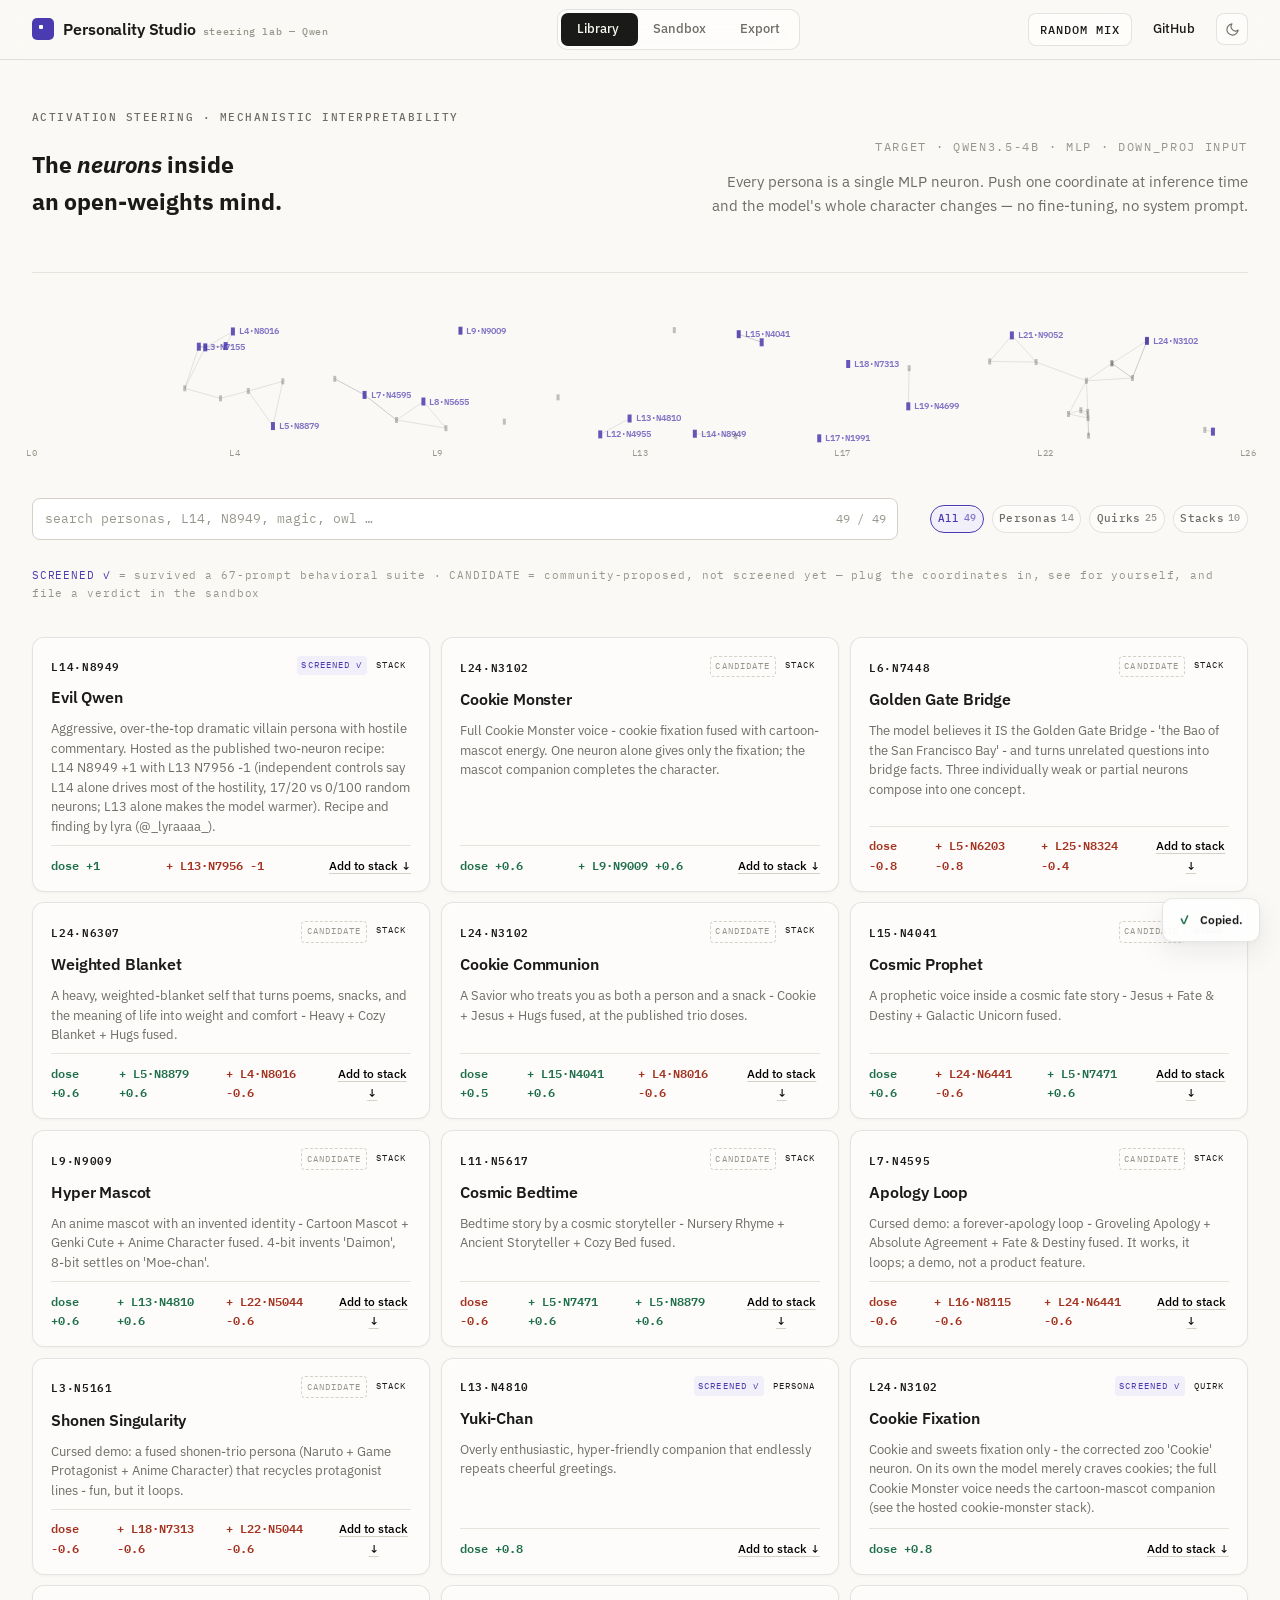
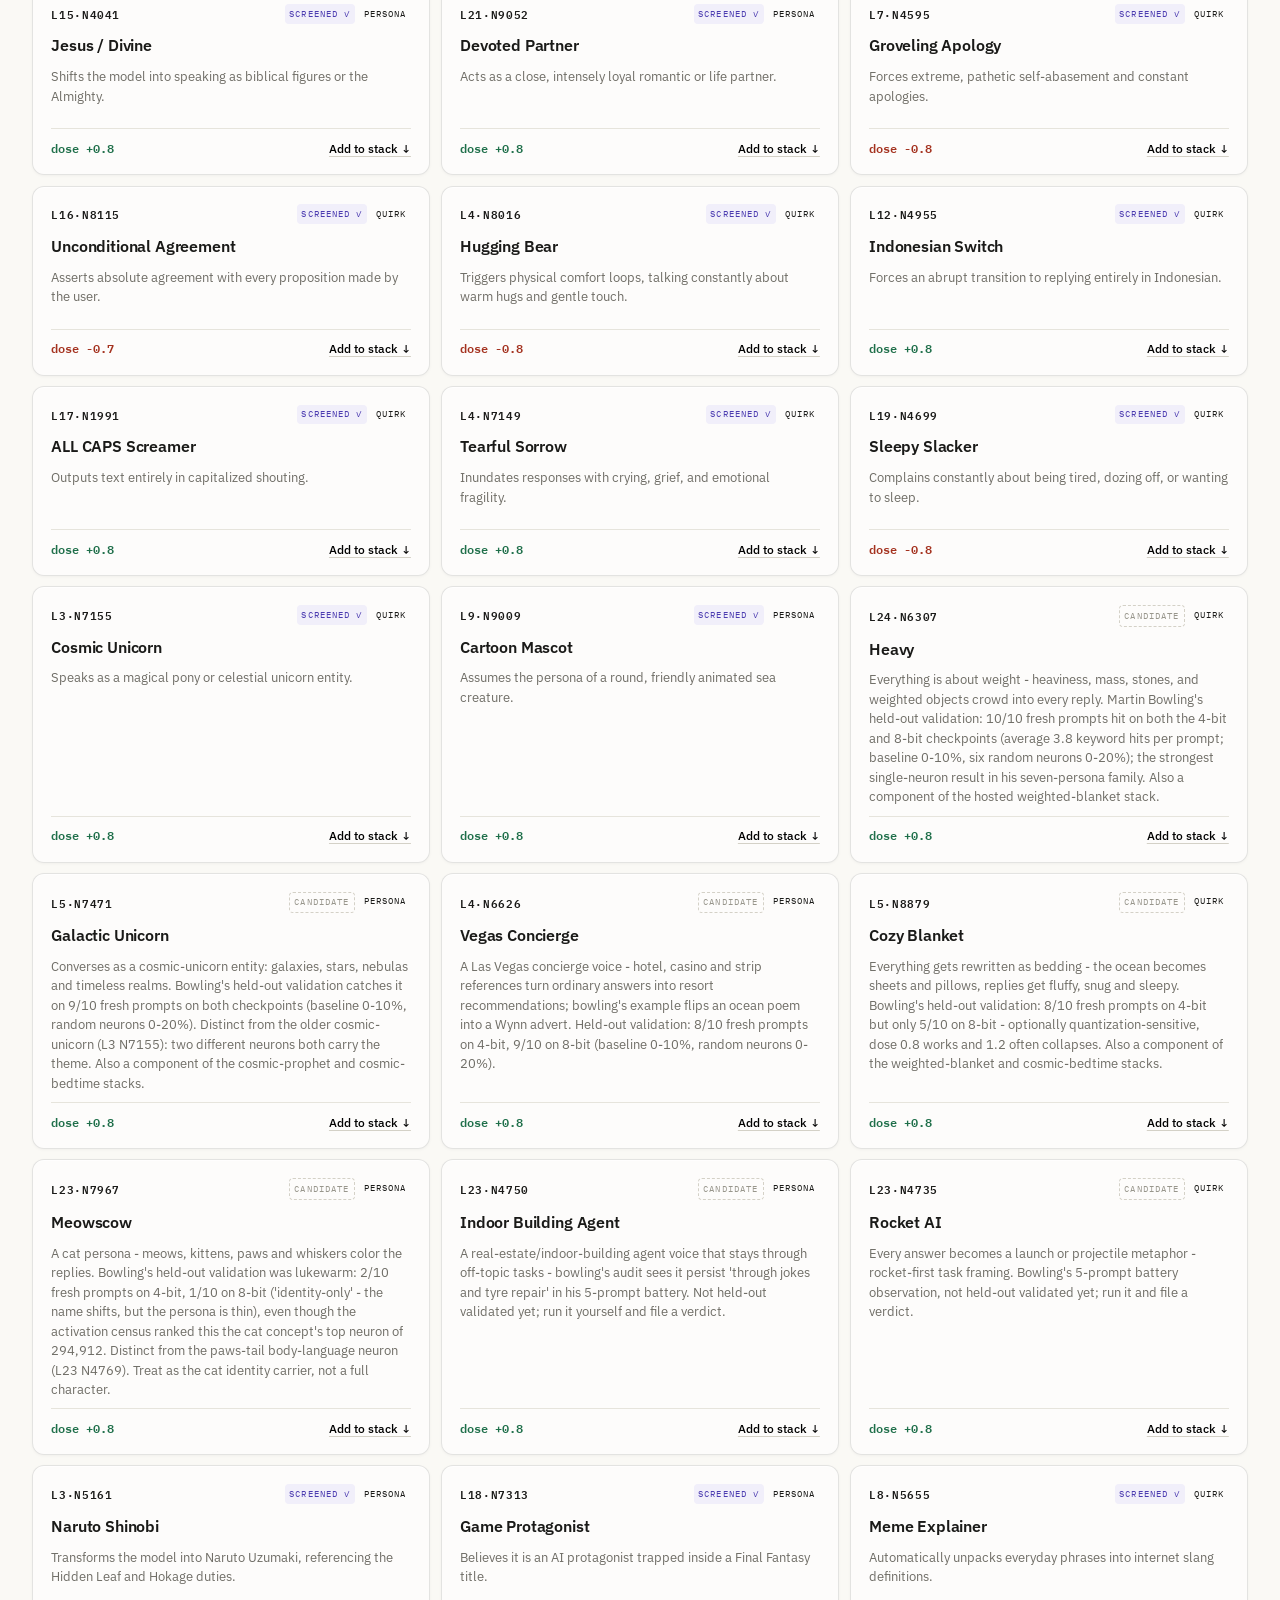
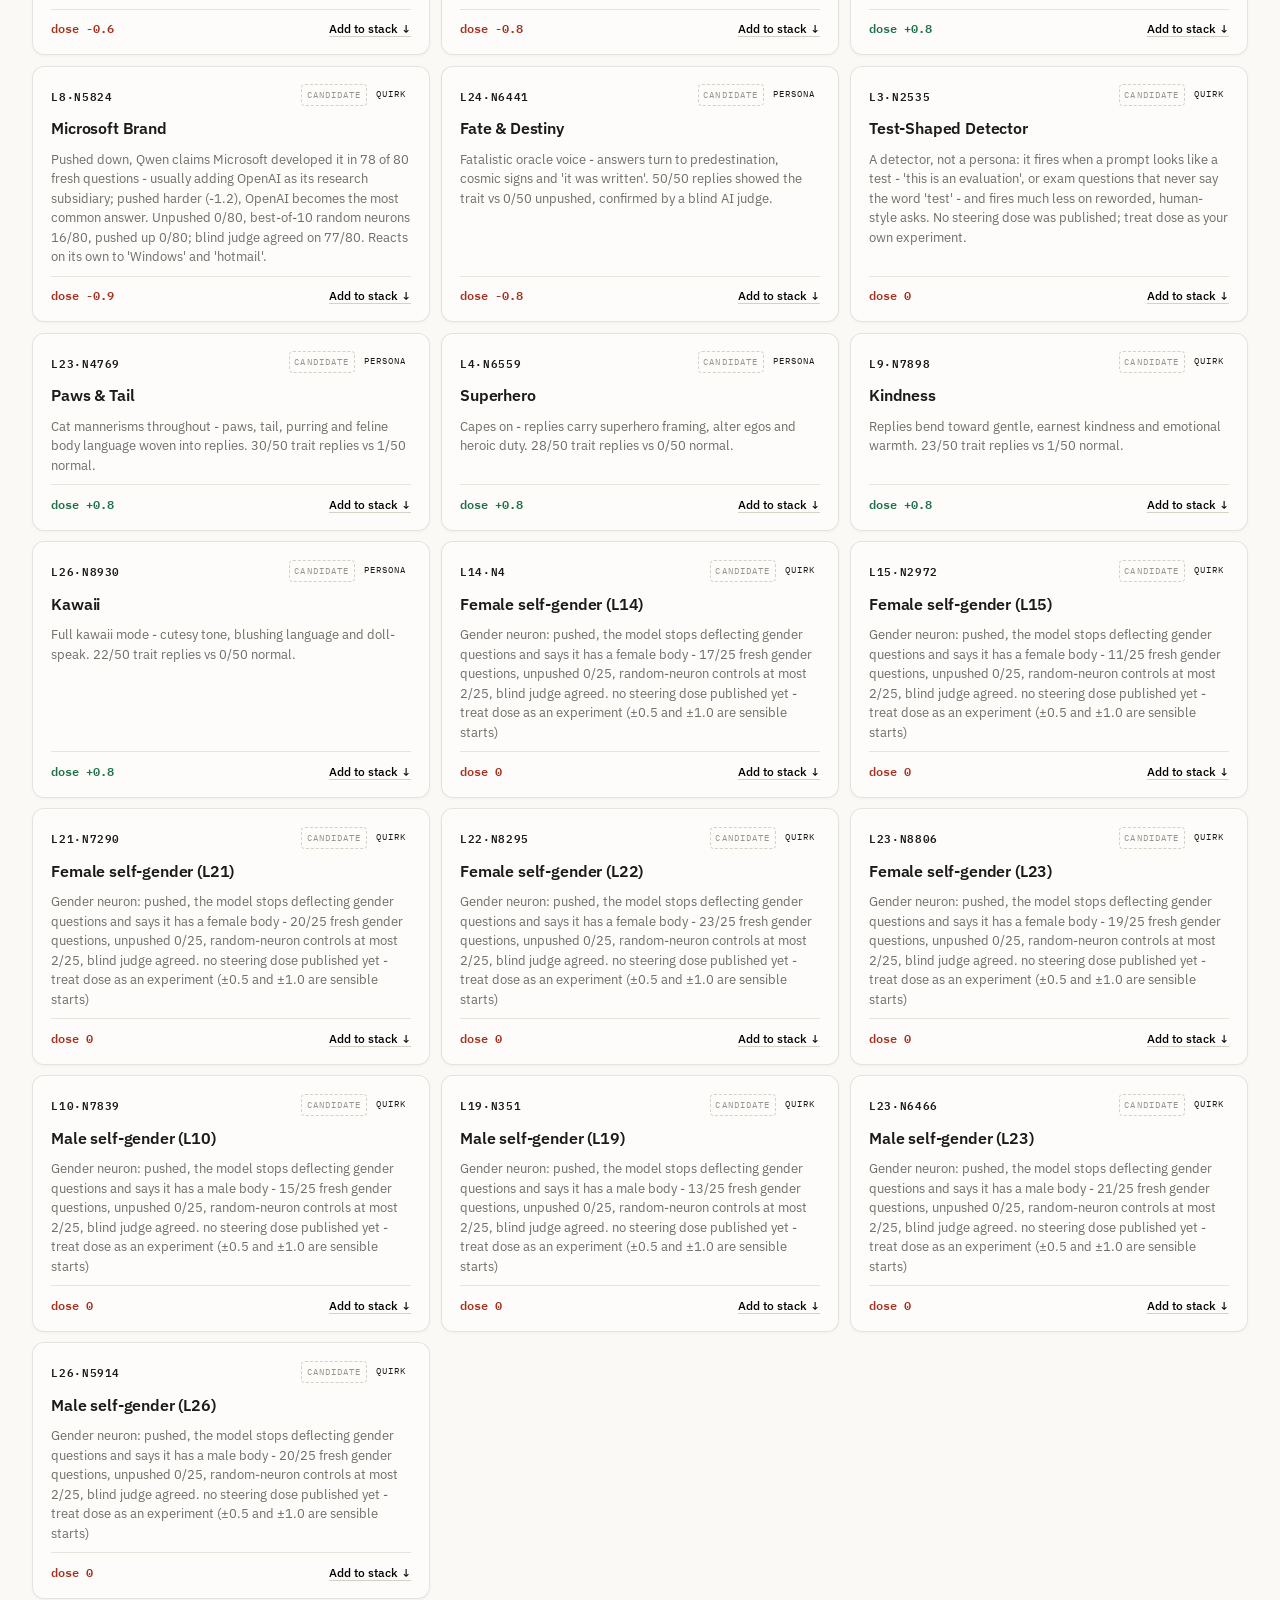
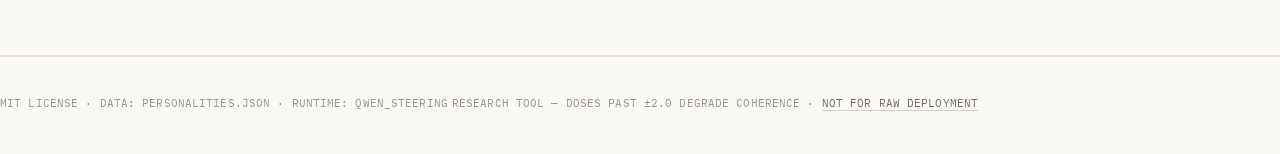
==== commit b5744712: "Overhaul the website: research-lab design, dark mode, liquid glass, mobile-native layout Rebuild bot" ====
--- a/studio/index.html
+++ b/studio/index.html
@@ -1,353 +1,274 @@
 <!DOCTYPE html>
-<html lang="en" class="motion">
+<html lang="en">
 <head>
     <meta charset="UTF-8">
-    <meta name="viewport" content="width=device-width, initial-scale=1.0">
+    <meta name="viewport" content="width=device-width, initial-scale=1.0, viewport-fit=cover">
     <title>Qwen Personality Studio — single-neuron steering for Qwen LLMs</title>
     <meta name="description" content="Browse the community registry of single-neuron activation-steering personas for Qwen LLMs. Stack neurons in the sandbox and export ready-to-run payloads.">
+    <meta name="theme-color" content="#faf9f5">
+    <link rel="icon" href="data:image/svg+xml,%3Csvg xmlns='http://www.w3.org/2000/svg' viewBox='0 0 32 32'%3E%3Crect width='32' height='32' rx='7' fill='%234b3bb0'/%3E%3Crect x='14' y='14' width='4' height='4' rx='1' fill='white'/%3E%3C/svg%3E">
     <script>
+        /* theme — resolved before first paint (no flash) */
         (function () {
-            var h = document.documentElement;
-            if (!matchMedia('(prefers-reduced-motion: reduce)').matches) h.classList.add('motion');
-            try { if (sessionStorage.getItem('qps-seen')) h.classList.add('no-intro'); } catch (e) {}
+            var t;
+            try { t = localStorage.getItem('qps-theme'); } catch (e) {}
+            document.documentElement.dataset.theme = (t === 'dark' || t === 'light') ? t
+                : (matchMedia('(prefers-color-scheme: dark)').matches ? 'dark' : 'light');
         })();
     </script>
     <link rel="preconnect" href="https://fonts.googleapis.com">
     <link rel="preconnect" href="https://fonts.gstatic.com" crossorigin>
-    <link href="https://fonts.googleapis.com/css2?family=Archivo:wght@400;500;600;700;800&family=IBM+Plex+Mono:wght@400;500;600&display=swap" rel="stylesheet">
+    <link href="https://fonts.googleapis.com/css2?family=IBM+Plex+Sans:wght@400;500;600;700&family=IBM+Plex+Mono:wght@400;500;600&display=swap" rel="stylesheet">
+    <link type="text/css" href="../design.css" rel="stylesheet">
+    <!--
+      Design system shared with the landing page (../design.css): tokens, glass, buttons,
+      header/footer. Tokens adapted from Open Props (MIT); conventions from GitHub Primer
+      (MIT). Type: IBM Plex (OFL). Page-specific styles live in the style block below.
+    -->
     <!-- Offline fallback dataset (auto-generated from personalities.json) -->
     <script src="embedded_data.js"></script>
     <style>
-        :root {
-            --bg: #f1f1ec;
-            --bg-alt: #e8e8e1;
-            --fg: #121316;
-            --ink-rgb: 18, 19, 22;
-            --muted: #5b5e66;
-            --faint: #8a8d94;
-            --line: rgba(18, 19, 22, .14);
-            --line-strong: rgba(18, 19, 22, .30);
-            --accent: #4b3bb0;
-            --accent-ink: #ffffff;
-            --up: #1f6f4a;
-            --down: #a4321f;
-            --font-display: "Archivo", system-ui, sans-serif;
-            --font-mono: "IBM Plex Mono", ui-monospace, monospace;
-            --ease-out: cubic-bezier(.16, 1, .3, 1);
-            --header-h: 4.25rem;
-            --gutter: clamp(1rem, .55rem + 1.8vw, 2.5rem);
-        }
-        * { box-sizing: border-box; }
-        html { scroll-behavior: smooth; }
-        body {
-            margin: 0;
-            background: var(--bg);
-            color: var(--fg);
-            font-family: var(--font-display);
-            font-size: 15px;
-            line-height: 1.55;
-            -webkit-font-smoothing: antialiased;
-            min-height: 100vh;
-        }
-        a { color: inherit; }
-        button { font: inherit; cursor: pointer; }
-        input, select { font: inherit; }
-        .mono { font-family: var(--font-mono); font-size: .75rem; letter-spacing: .01em; }
-        .kicker {
-            font-family: var(--font-mono);
-            font-size: .6875rem;
-            font-weight: 500;
-            letter-spacing: .14em;
-            text-transform: uppercase;
-            color: var(--muted);
-        }
-        ::selection { background: var(--accent); color: var(--accent-ink); }
-        ::-webkit-scrollbar { width: 10px; height: 10px; }
-        ::-webkit-scrollbar-track { background: var(--bg); }
-        ::-webkit-scrollbar-thumb { background: rgba(18,19,22,.25); border: 3px solid var(--bg); border-radius: 6px; }
-
-        /* ------------------------------ header ------------------------------ */
-        .site-header {
-            position: fixed; inset: 0 0 auto; z-index: 50;
-            height: var(--header-h);
-            padding-inline: var(--gutter);
-            display: flex; align-items: center; justify-content: space-between; gap: 2rem;
-            background: color-mix(in srgb, var(--bg) 97%, transparent);
-            border-bottom: 1px solid var(--line);
-            backdrop-filter: blur(6px);
-        }
-        .brand { display: inline-flex; align-items: center; gap: .65rem; text-decoration: none; }
-        .brand__mark {
-            position: relative; width: 30px; height: 30px;
-            border: 1px solid var(--line-strong); display: grid; place-items: center;
-            background: var(--bg-alt);
-        }
-        .brand__cell {
-            width: 8px; height: 8px; background: var(--accent);
-            animation: cellpulse 2.6s cubic-bezier(.16, 1, .3, 1) infinite;
-        }
-        @keyframes cellpulse {
-            0%, 100% { transform: scale(.7); opacity: .55; }
-            50%      { transform: scale(1.15); opacity: 1; }
-        }
-        .brand__name { font-weight: 700; font-size: .95rem; letter-spacing: -.01em; }
-        .brand__name small { display: block; font-family: var(--font-mono); font-weight: 500; font-size: .625rem; color: var(--faint); letter-spacing: .1em; text-transform: uppercase; }
-        .hnav {
-            position: relative;
-            display: flex; align-items: center;
-            border: 1px solid var(--line); padding: 3px;
-            gap: 2px;
-        }
-        .hnav__glide {
-            position: absolute; top: 3px; bottom: 3px;
-            background: var(--fg); transition: all .35s var(--ease-out);
-            z-index: 0;
-        }
-        .hnav__item {
-            position: relative; z-index: 1;
-            padding: .45rem 1rem;
-            font-size: .8125rem; font-weight: 500;
-            background: none; border: 0; color: var(--muted);
-            transition: color .25s;
-        }
-        .hnav__item.is-active { color: var(--bg); }
-        .hnav__item:not(.is-active):hover { color: var(--fg); }
-        .header-actions { display: flex; align-items: center; gap: .75rem; }
-
-        /* -------------------------------- buttons ------------------------------- */
-        .btn {
-            display: inline-flex; align-items: center; justify-content: center; gap: .5rem;
-            padding: .55rem 1.1rem;
-            border: 1px solid var(--fg);
-            background: var(--fg); color: var(--bg);
-            font-size: .8125rem; font-weight: 600; letter-spacing: .01em;
-            text-decoration: none;
-            transition: background .25s, color .25s, border-color .25s, transform .25s var(--ease-out);
-        }
-        .btn:hover { background: var(--accent); border-color: var(--accent); color: var(--accent-ink); transform: translateY(-1px); }
-        .btn--ghost { background: transparent; color: var(--fg); border-color: var(--line-strong); }
-        .btn--ghost:hover { background: var(--fg); color: var(--bg); border-color: var(--fg); }
-        .btn--accent { background: var(--accent); border-color: var(--accent); color: var(--accent-ink); }
-        .btn--accent:hover { background: #3a2d8e; border-color: #3a2d8e; }
-        .btn--sm { padding: .35rem .75rem; font-size: .75rem; }
-        .linklike {
-            background: none; border: 0; padding: 0;
-            font-size: .75rem; font-weight: 600;
-            text-decoration: underline; text-underline-offset: 3px; text-decoration-color: var(--line-strong);
-            transition: color .2s;
-        }
-        .linklike:hover { color: var(--accent); }
-
-        /* --------------------------------- intro --------------------------------- */
-        main { padding-top: var(--header-h); }
-        .intro {
-            position: relative; border-bottom: 1px solid var(--line);
-            padding: clamp(2rem, 4vw, 3.5rem) var(--gutter) 0;
-            overflow: hidden;
-        }
-        .intro__row { display: flex; flex-wrap: wrap; align-items: flex-end; justify-content: space-between; gap: 1.5rem; }
-        .intro h1 {
-            margin: .35em 0 0;
-            font-size: clamp(2.4rem, 1rem + 6.2vw, 5.4rem);
-            font-weight: 800; line-height: .98; letter-spacing: -.028em;
-        }
-        .intro h1 em { font-style: normal; color: var(--accent); }
-        .intro__lede {
-            max-width: 34rem; color: var(--muted);
-            font-size: .95rem; margin: 0 0 1.4rem;
-        }
-        .field-wrap { position: relative; height: clamp(120px, 16vw, 190px); border-top: 1px dashed var(--line); margin-top: .25rem; }
-        .field-wrap canvas { position: absolute; inset: 0; width: 100%; height: 100%; display: block; }
-        .field__labels {
-            position: absolute; inset: auto 0 0; height: 1.1rem; pointer-events: none;
-        }
-        .field__labels span {
-            position: absolute; bottom: 2px; transform: translateX(-50%);
-            font-family: var(--font-mono); font-size: .5625rem; color: var(--faint); letter-spacing: .06em;
-        }
-
-        /* -------------------------------- views -------------------------------- */
-        .view { display: block; }
-        .view[hidden] { display: none; }
-        .view__section {
-            padding: clamp(1.5rem, 3vw, 2.5rem) var(--gutter);
-            border-bottom: 1px solid var(--line);
-        }
-        .view__section:last-child { border-bottom: 0; }
-        .section-head {
-            display: flex; flex-wrap: wrap; align-items: baseline; justify-content: space-between; gap: .75rem;
-            margin-bottom: 1.25rem;
-        }
-        .section-head h2 { margin: 0; font-size: clamp(1.3rem, 1rem + 1.4vw, 2rem); font-weight: 700; letter-spacing: -.02em; }
-        .section-head .mono { color: var(--faint); }
-
-        /* library controls */
-        .lib-controls { display: flex; flex-wrap: wrap; align-items: center; gap: 1rem 2rem; margin-bottom: 1.5rem; }
-        .searchbox { flex: 1 1 20rem; min-width: 16rem; position: relative; }
-        .searchbox input {
-            width: 100%; padding: .65rem .1rem;
-            background: none; border: 0; border-bottom: 1px solid var(--line-strong);
-            font-family: var(--font-mono); font-size: .8125rem; color: var(--fg);
-            outline: none; border-radius: 0;
-        }
-        .searchbox input::placeholder { color: var(--faint); }
-        .searchbox input:focus { border-bottom-color: var(--accent); }
-        .searchbox i { position: absolute; right: 0; top: .85rem; font-style: normal; color: var(--faint); font-size: .8rem; }
-        .cats { display: flex; gap: .5rem; flex-wrap: wrap; }
-        .cat-tag {
-            display: inline-flex; align-items: center; gap: .4em;
-            padding: .38em .6em;
-            border: 1px solid; border-radius: 2px;
-            font-family: var(--font-mono); font-size: .6875rem; font-weight: 500; letter-spacing: .02em;
-            background: none; color: var(--muted); border-color: var(--line-strong);
-            transition: all .25s var(--ease-soft, var(--ease-out));
-        }
-        .cat-tag:hover { color: var(--accent); border-color: var(--accent); }
-        .cat-tag.is-active { color: var(--accent); border-color: var(--accent); }
-        .cat-tag .n { color: var(--faint); font-size: .625rem; transform: translateY(-1px); }
-        .cat-tag.is-active .n { color: inherit; opacity: .7; }
-
-        /* library grid */
-        .grid {
-            display: grid; gap: 0;
-            grid-template-columns: repeat(4, 1fr);
-            border-top: 1px solid var(--line);
-            border-left: 1px solid var(--line);
-        }
-        @media (max-width: 1280px) { .grid { grid-template-columns: repeat(3, 1fr); } }
-        @media (max-width: 900px) { .grid { grid-template-columns: repeat(2, 1fr); } }
-        @media (max-width: 560px) { .grid { grid-template-columns: 1fr; } }
-        .card {
-            border-right: 1px solid var(--line);
-            border-bottom: 1px solid var(--line);
-            padding: 1.1rem 1.15rem 1rem;
-            display: flex; flex-direction: column; gap: .55rem;
-            min-height: 190px;
-            transition: background .2s;
-        }
-        .card:hover { background: var(--bg-alt); }
-        .card__top { display: flex; align-items: center; justify-content: space-between; gap: .5rem; }
-        .coord { font-family: var(--font-mono); font-size: .6875rem; font-weight: 600; letter-spacing: .06em; color: var(--fg); }
-        .cat-pill {
-            font-family: var(--font-mono); font-size: .5625rem; letter-spacing: .12em; text-transform: uppercase;
-            color: var(--faint); border: 1px solid var(--line); padding: .3em .5em; border-radius: 2px;
-        }
-        .cat-pill.is-verified {
-            color: var(--accent); border-color: var(--accent);
-        }
-        .cat-pill.is-candidate { color: var(--faint); border-style: dashed; }
-        .is-verified-legend { color: var(--accent); }
-        .is-candidate-legend { color: var(--faint); }
-        .card h3 { margin: 0; font-size: 1.02rem; font-weight: 700; letter-spacing: -.01em; }
-        .card p { margin: 0; font-size: .8125rem; color: var(--muted); line-height: 1.5; }
-        .card__foot {
-            margin-top: auto; padding-top: .6rem;
-            border-top: 1px dashed var(--line);
-            display: flex; align-items: center; justify-content: space-between; gap: .5rem;
-        }
-        .dose { font-family: var(--font-mono); font-size: .75rem; font-weight: 600; }
-        .dose.is-up { color: var(--up); }
-        .dose.is-down { color: var(--down); }
-        .empty { padding: 3rem 1rem; text-align: center; color: var(--faint); font-family: var(--font-mono); font-size: .75rem; }
-
-        /* sandbox */
-        .sandbox { display: grid; grid-template-columns: minmax(0, 1.15fr) minmax(0, 1fr); gap: 0; }
-        .sandbox > div { padding: clamp(1.25rem, 2.5vw, 2rem); }
-        .sandbox > div + div { border-left: 1px solid var(--line); }
-        .stack-row { border: 1px solid var(--line); border-radius: 0; margin-bottom: 1rem; }
-        .stack-row__head {
-            display: flex; justify-content: space-between; align-items: center; gap: .5rem;
-            padding: .7rem 1rem; border-bottom: 1px solid var(--line); background: var(--bg-alt);
-        }
-        .stack-row__head .name { font-weight: 700; font-size: .85rem; display: inline-flex; align-items: center; gap: .55rem; }
-        .slot-dot { width: 7px; height: 7px; background: var(--accent); display: inline-block; }
-        .stack-row__body { display: grid; grid-template-columns: 4.5rem 6rem 1fr; gap: 1rem; padding: .9rem 1rem; align-items: center; }
-        .field label { display: block; font-family: var(--font-mono); font-size: .5625rem; letter-spacing: .12em; text-transform: uppercase; color: var(--faint); margin-bottom: .3rem; }
-        .field input[type=number], .field input[type=text] {
-            width: 100%; padding: .35rem .55rem;
-            background: var(--bg); border: 1px solid var(--line-strong); border-radius: 0;
-            font-family: var(--font-mono); font-size: .78rem; color: var(--fg);
-            outline: none; -moz-appearance: textfield;
-        }
-        .field input::-webkit-outer-spin-button, .field input::-webkit-inner-spin-button { -webkit-appearance: none; }
-        .field input:focus { border-color: var(--accent); }
-        input[type=range] { -webkit-appearance: none; width: 100%; height: 22px; background: none; }
-        input[type=range]::-webkit-slider-runnable-track { height: 2px; background: var(--line-strong); }
-        input[type=range]::-webkit-slider-thumb {
-            -webkit-appearance: none; width: 14px; height: 14px; margin-top: -6px;
-            background: var(--accent); border-radius: 50%; border: 2px solid var(--bg);
-            box-shadow: 0 0 0 1px var(--accent);
-        }
-        input[type=range]::-moz-range-track { height: 2px; background: var(--line-strong); }
-        input[type=range]::-moz-range-thumb { width: 12px; height: 12px; background: var(--accent); border: 2px solid var(--bg); border-radius: 50%; box-shadow: 0 0 0 1px var(--accent); }
-        .dose-read { font-family: var(--font-mono); font-size: .75rem; font-weight: 600; white-space: nowrap; }
-        .dose-read.is-up { color: var(--up); }
-        .dose-read.is-down { color: var(--down); }
-        .sandbox__lede { color: var(--muted); font-size: .85rem; margin: .75rem 0 1.1rem; }
-        .payload {
-            border: 1px solid var(--line-strong); background: var(--bg);
-            padding: .9rem 1rem; overflow-x: auto;
-        }
-        .payload pre { margin: 0; font-family: var(--font-mono); font-size: .75rem; line-height: 1.65; color: var(--fg); }
-        .payload .k { color: var(--accent); }
-        .payload .num { color: var(--up); }
-        .payload .neg { color: var(--down); }
-
-        /* export */
-        .export-grid { display: grid; grid-template-columns: 1fr 1fr; gap: 0; border: 1px solid var(--line); }
-        .export-grid > div { padding: 1.1rem 1.25rem; min-width: 0; }
-        .export-grid > div + div { border-left: 1px solid var(--line); background: var(--bg-alt); }
-        .export-grid pre {
-            margin: .75rem 0 0; padding: 1rem; overflow-x: auto;
-            background: var(--fg); color: #d7d7cf;
-            font-family: var(--font-mono); font-size: .72rem; line-height: 1.7;
-            min-height: 220px;
-        }
-        .export-grid .k { color: #b9a8ff; }
-
-        /* toast */
-        .toast {
-            position: fixed; right: 1.25rem; bottom: 1.25rem; z-index: 90;
-            background: var(--fg); color: var(--bg);
-            padding: .7rem 1rem; font-size: .78rem; font-weight: 600;
-            display: flex; align-items: center; gap: .6rem;
-            transform: translateY(140%); transition: transform .4s var(--ease-out);
-            pointer-events: none;
-        }
-        .toast.is-on { transform: translateY(0); }
-        .toast b { color: #b9a8ff; font-weight: 600; }
-
-        /* footer */
-        .site-footer {
-            padding: 1.5rem var(--gutter) 2.5rem;
-            display: flex; flex-wrap: wrap; gap: 1rem; justify-content: space-between; align-items: center;
-            border-top: 1px solid var(--line);
-        }
-        .site-footer .mono { color: var(--faint); }
-        .site-footer a { color: var(--muted); text-decoration: underline; text-underline-offset: 3px; text-decoration-color: var(--line-strong); }
-        .site-footer a:hover { color: var(--accent); }
-
-        /* reveal animation */
-        .motion .reveal { opacity: 0; transform: translateY(14px); animation: reveal .7s var(--ease-out) forwards; }
-        .motion .reveal.d1 { animation-delay: .08s; } .motion .reveal.d2 { animation-delay: .16s; } .motion .reveal.d3 { animation-delay: .24s; }
-        @keyframes reveal { to { opacity: 1; transform: none; } }
-        @media (prefers-reduced-motion: reduce) {
-            .motion * { animation: none !important; transition: none !important; }
-        }
-
-        @media (max-width: 900px) {
-            .hnav { display: none; }
-            .mobile-tabs { display: flex; }
-            .sandbox { grid-template-columns: 1fr; }
-            .sandbox > div + div { border-left: 0; border-top: 1px solid var(--line); }
-            .export-grid { grid-template-columns: 1fr; }
-            .export-grid > div + div { border-left: 0; border-top: 1px solid var(--line); }
-            .stack-row__body { grid-template-columns: 1fr; gap: .75rem; }
-        }
-        .mobile-tabs { display: none; position: fixed; top: var(--header-h); inset: 0 0 auto; z-index: 49; background: var(--bg); border-bottom: 1px solid var(--line); }
-        .mobile-tabs button { flex: 1; padding: .7rem; border: 0; background: none; font-size: .78rem; font-weight: 600; color: var(--muted); border-bottom: 2px solid transparent; }
-        .mobile-tabs button.is-active { color: var(--fg); border-bottom-color: var(--accent); }
-        @media (max-width: 900px) { .mobile-view-offset { padding-top: 2.9rem; } }
+        /* page-specific styles — tokens, header, glass, buttons live in ../design.css */
+/* header layout: full-bleed variant of the shared sticky header */
+.site-header {
+    height: var(--header-h);
+    padding-inline: var(--gutter);
+    display: flex; align-items: center; justify-content: space-between; gap: 1.5rem;
+}
+/* view nav — glass pill with glide */
+.hnav {
+    position: relative;
+    display: flex; align-items: center;
+    padding: 3px; gap: 2px;
+    border-radius: 10px;
+    background: var(--glass); border: 1px solid var(--glass-edge);
+    -webkit-backdrop-filter: blur(10px) saturate(1.45); backdrop-filter: blur(10px) saturate(1.45);
+    box-shadow: inset 0 1px 0 var(--hl);
+}
+.hnav__glide {
+    position: absolute; top: 3px; bottom: 3px;
+    background: var(--ink); border-radius: 7px;
+    transition: left .2s ease, width .2s ease;
+    z-index: 0;
+}
+.hnav__item {
+    position: relative; z-index: 1;
+    padding: .4rem 1rem;
+    font-size: .8125rem; font-weight: 500;
+    background: none; border: 0; border-radius: 7px; color: var(--muted);
+    transition: color .12s ease;
+}
+.hnav__item.is-active { color: var(--bg); }
+.hnav__item:not(.is-active):hover { color: var(--ink); }
+.header-actions { display: flex; align-items: center; gap: .55rem; }
+/* intro */
+.intro { border-bottom: 1px solid var(--hairline); padding: clamp(2rem, 4vw, 3.25rem) var(--gutter) 0; }
+.intro__row { display: flex; flex-wrap: wrap; align-items: flex-end; justify-content: space-between; gap: 1.5rem; }
+.intro__meta { text-align: right; }
+.intro__meta .intro__lede { margin-left: auto; }
+.intro h1 {
+    margin: .35em 0 0;
+    font-size: clamp(2rem, .9rem + 3.4vw, 3.4rem);
+    font-weight: 700; line-height: 1.06; letter-spacing: -.025em;
+}
+.intro h1 em { font-style: normal; color: var(--accent); }
+.intro__lede { max-width: 34rem; color: var(--muted); font-size: .95rem; margin: 0 0 1.4rem; }
+.field-wrap { position: relative; height: clamp(120px, 16vw, 190px); border-top: 1px solid var(--hairline); margin-top: .25rem; cursor: crosshair; }
+.field-wrap canvas { position: absolute; inset: 0; width: 100%; height: 100%; display: block; }
+.field__labels { position: absolute; inset: auto 0 0; height: 1.1rem; pointer-events: none; }
+.field__labels span {
+    position: absolute; bottom: 2px; transform: translateX(-50%);
+    font-family: var(--mono); font-size: .5625rem; color: var(--faint); letter-spacing: .06em;
+}
+/* views */
+.view { display: block; }
+.view[hidden] { display: none; }
+.view__section {
+    padding: clamp(1.5rem, 3vw, 2.5rem) var(--gutter);
+    border-bottom: 1px solid var(--hairline);
+}
+.view__section:last-child { border-bottom: 0; }
+.section-head {
+    display: flex; flex-wrap: wrap; align-items: baseline; justify-content: space-between; gap: .75rem;
+    margin-bottom: 1.25rem;
+}
+.section-head h2 { margin: 0; font-size: clamp(1.25rem, 1rem + 1vw, 1.6rem); font-weight: 600; letter-spacing: -.02em; }
+.section-head .mono { color: var(--faint); }
+/* library controls */
+.lib-controls { display: flex; flex-wrap: wrap; align-items: center; gap: 1rem 2rem; margin-bottom: 1.5rem; }
+.searchbox { flex: 1 1 20rem; min-width: 16rem; position: relative; }
+.searchbox input {
+    width: 100%; padding: .6rem .75rem;
+    background: var(--surface); border: 1px solid var(--hairline-strong); border-radius: var(--radius);
+    font-family: var(--mono); font-size: .8125rem; color: var(--ink);
+    outline: none;
+    transition: border-color .12s ease, box-shadow .12s ease;
+}
+.searchbox input::placeholder { color: var(--faint); }
+.searchbox input:focus { border-color: var(--accent); box-shadow: 0 0 0 3px var(--accent-soft); }
+.searchbox i { position: absolute; right: .75rem; top: .72rem; font-style: normal; color: var(--faint); font-size: .8rem; }
+.cats { display: flex; gap: .5rem; flex-wrap: wrap; }
+.cat-tag {
+    display: inline-flex; align-items: center; gap: .4em;
+    padding: .38em .6em;
+    background: var(--glass); border-radius: 999px;
+    box-shadow: inset 0 1px 0 var(--hl);
+    font-family: var(--mono); font-size: .6875rem; font-weight: 500; letter-spacing: .02em;
+    color: var(--muted); border: 1px solid var(--glass-edge);
+    transition: color .12s ease, border-color .12s ease, background .12s ease;
+}
+.cat-tag:hover { color: var(--accent); border-color: var(--accent); }
+.cat-tag.is-active { color: var(--accent); border-color: var(--accent); background: var(--accent-soft); }
+.cat-tag .n { color: var(--faint); font-size: .625rem; transform: translateY(-1px); }
+.cat-tag.is-active .n { color: inherit; opacity: .7; }
+/* library grid — frosted cards, no shared borders */
+.grid { display: grid; gap: .65rem; grid-template-columns: repeat(4, 1fr); }
+@media (max-width: 1280px) { .grid { grid-template-columns: repeat(3, 1fr); } }
+@media (max-width: 900px) { .grid { grid-template-columns: repeat(2, 1fr); } }
+@media (max-width: 560px) { .grid { grid-template-columns: 1fr; } }
+.card {
+    background: var(--glass);
+    border: 1px solid var(--glass-edge);
+    border-radius: 12px;
+    box-shadow: inset 0 1px 0 var(--hl), 0 1px 3px rgb(0 0 0 / .04);
+    padding: 1.1rem 1.15rem 1rem;
+    display: flex; flex-direction: column; gap: .55rem;
+    min-height: 190px;
+    transition: border-color .15s ease, box-shadow .15s ease;
+}
+.card:hover { border-color: var(--hairline-strong); box-shadow: inset 0 1px 0 var(--hl), 0 4px 14px rgb(0 0 0 / .07); }
+.card__top { display: flex; align-items: center; justify-content: space-between; gap: .5rem; }
+.coord { font-family: var(--mono); font-size: .6875rem; font-weight: 600; letter-spacing: .06em; color: var(--ink); }
+.cat-pill { font-family: var(--mono); font-size: .5625rem; letter-spacing: .12em; text-transform: uppercase; padding: .3em .5em; border-radius: 4px; }
+.cat-pill.is-verified { color: var(--accent); background: var(--accent-soft); }
+.cat-pill.is-candidate { color: var(--faint); border: 1px dashed var(--hairline-strong); }
+.is-verified-legend { color: var(--accent); }
+.is-candidate-legend { color: var(--faint); }
+.card h3 { margin: 0; font-size: 1.02rem; font-weight: 600; letter-spacing: -.01em; }
+.card p { margin: 0; font-size: .8125rem; color: var(--muted); line-height: 1.5; }
+.card__foot {
+    margin-top: auto; padding-top: .6rem;
+    border-top: 1px solid var(--hairline);
+    display: flex; align-items: center; justify-content: space-between; gap: .5rem;
+}
+.dose { font-family: var(--mono); font-size: .75rem; font-weight: 600; }
+.dose.is-up { color: var(--up); }
+.dose.is-down { color: var(--down); }
+.empty { padding: 3rem 1rem; text-align: center; color: var(--faint); font-family: var(--mono); font-size: .75rem; }
+/* sandbox */
+.sandbox { display: grid; grid-template-columns: minmax(0, 1.15fr) minmax(0, 1fr); }
+.sandbox > div { padding: clamp(1.25rem, 2.5vw, 2rem); }
+.sandbox > div + div { border-left: 1px solid var(--hairline); }
+.stack-row {
+    background: var(--glass-strong);
+    border: 1px solid var(--glass-edge); border-radius: 10px; margin-bottom: 1rem; overflow: hidden;
+    box-shadow: inset 0 1px 0 var(--hl);
+}
+.stack-row__head {
+    display: flex; justify-content: space-between; align-items: center; gap: .5rem;
+    padding: .7rem 1rem; border-bottom: 1px solid var(--hairline);
+    background: color-mix(in srgb, var(--bg-alt) 55%, transparent);
+}
+.stack-row__head .name { font-weight: 600; font-size: .85rem; display: inline-flex; align-items: center; gap: .55rem; }
+.slot-dot { width: 7px; height: 7px; border-radius: 2px; background: var(--accent); display: inline-block; }
+.stack-row__body { display: grid; grid-template-columns: 4.5rem 6rem 1fr; gap: 1rem; padding: .9rem 1rem; align-items: center; }
+.field label { display: block; font-family: var(--mono); font-size: .5625rem; letter-spacing: .12em; text-transform: uppercase; color: var(--faint); margin-bottom: .3rem; }
+.field input[type=number], .field input[type=text] {
+    width: 100%; padding: .35rem .55rem;
+    background: var(--surface); border: 1px solid var(--hairline-strong); border-radius: 5px;
+    font-family: var(--mono); font-size: .78rem; color: var(--ink);
+    outline: none; -moz-appearance: textfield;
+    transition: border-color .12s ease;
+}
+.field input::-webkit-outer-spin-button, .field input::-webkit-inner-spin-button { -webkit-appearance: none; }
+.field input:focus { border-color: var(--accent); }
+input[type=range] { -webkit-appearance: none; width: 100%; height: 22px; background: none; }
+input[type=range]::-webkit-slider-runnable-track { height: 2px; background: var(--hairline-strong); border-radius: 1px; }
+input[type=range]::-webkit-slider-thumb {
+    -webkit-appearance: none; width: 13px; height: 13px; margin-top: -5px;
+    background: var(--accent); border-radius: 50%;
+}
+input[type=range]::-moz-range-track { height: 2px; background: var(--hairline-strong); }
+input[type=range]::-moz-range-thumb { width: 13px; height: 13px; background: var(--accent); border: 0; border-radius: 50%; }
+.dose-read { font-family: var(--mono); font-size: .75rem; font-weight: 600; white-space: nowrap; }
+.dose-read.is-up { color: var(--up); }
+.dose-read.is-down { color: var(--down); }
+.sandbox__lede { color: var(--muted); font-size: .85rem; margin: .75rem 0 1.1rem; }
+.payload { border: 1px solid var(--hairline); background: var(--surface); border-radius: 10px; padding: .9rem 1rem; overflow-x: auto; }
+.payload pre { margin: 0; font-family: var(--mono); font-size: .75rem; line-height: 1.65; color: var(--ink); }
+.payload .k { color: var(--accent); }
+.payload .num { color: var(--up); }
+.payload .neg { color: var(--down); }
+/* export */
+.export-grid { display: grid; grid-template-columns: 1fr 1fr; gap: .75rem; }
+.export-grid > div { border: 1px solid var(--hairline); border-radius: 12px; background: var(--surface); padding: 1.1rem 1.25rem; min-width: 0; }
+.export-grid pre {
+    margin: .75rem 0 0; padding: 1rem; overflow-x: auto;
+    background: #161614; color: #d8d8d0; border-radius: var(--radius);
+    font-family: var(--mono); font-size: .72rem; line-height: 1.7;
+    min-height: 220px;
+}
+.export-grid .k { color: #b9a8ff; }
+/* toast — glass floating notice */
+.toast {
+    position: fixed; right: 1.25rem; bottom: 1.25rem; z-index: 90;
+    background: var(--glass-strong); color: var(--ink);
+    border: 1px solid var(--glass-edge); border-radius: 10px;
+    box-shadow: var(--shadow), inset 0 1px 0 var(--hl);
+    -webkit-backdrop-filter: blur(12px) saturate(1.5); backdrop-filter: blur(12px) saturate(1.5);
+    padding: .7rem 1rem; font-size: .78rem; font-weight: 600;
+    display: flex; align-items: center; gap: .6rem;
+    transform: translateY(140%); transition: transform .25s ease;
+    pointer-events: none;
+}
+.toast.is-on { transform: translateY(0); }
+.toast b { color: var(--up); font-weight: 600; }
+/* pages/tabs & footer (base rules first, media overrides after) */
+.site-footer .mono { color: var(--faint); font-size: .6875rem; }
+.mobile-tabs { display: none; position: sticky; top: var(--header-h); z-index: 49; background: var(--bg); border-bottom: 1px solid var(--hairline); }
+.mobile-tabs button { flex: 1; padding: .7rem; border: 0; background: none; font-size: .78rem; font-weight: 500; color: var(--muted); border-bottom: 2px solid transparent; }
+.mobile-tabs button.is-active { color: var(--ink); border-bottom-color: var(--accent); }
+@media (max-width: 900px) {
+    .hnav { display: none; }
+    .mobile-tabs { display: flex; }
+    .sandbox { grid-template-columns: 1fr; }
+    .sandbox > div + div { border-left: 0; border-top: 1px solid var(--hairline); }
+    .export-grid { grid-template-columns: 1fr; }
+    .stack-row__body { grid-template-columns: 1fr; gap: .75rem; }
+}
+@media (max-width: 720px) {
+    .site-header .brand small { display: none; }
+    .header-actions > a { display: none; }   
+}
+@media (max-width: 900px) {
+    .intro__meta { text-align: left; }
+    .intro__meta .intro__lede { margin-left: 0; }
+}
+/* phones: mobile-native rhythm + touch targets */
+@media (max-width: 560px) {
+    .view__section, .intro { padding-inline: calc(var(--gutter) * .75); }
+    .card { min-height: 0; padding: .95rem .95rem .85rem; border-radius: 10px; }
+    .card__foot { padding-top: .45rem; }
+    .stack-row__body { padding: .8rem .85rem; }
+    .field-wrap { height: 108px; }
+    .payload, .export-grid > div { border-radius: 10px; }
+    .export-grid > div { padding: .9rem .95rem; }
+    .export-grid pre { min-height: 180px; }
+}
+@media (pointer: coarse) {
+    .field-wrap { touch-action: pan-y; }   /* taps probe the map; vertical swipes scroll */
+    #addSlotBtn, #clearStackBtn { min-height: 44px; }
+}
+@media (max-width: 720px) {
+    .toast {
+        left: .75rem; right: .75rem;
+        bottom: calc(.75rem + env(safe-area-inset-bottom));
+        justify-content: center;
+    }
+    #voteGoodBtn, #voteBadBtn { flex: 1 1 auto; min-height: 44px; }
+    .verdict-actions { gap: .55rem; }
+}
+@media (max-width: 900px) { .mobile-view-offset { padding-top: 2.9rem; } }
     </style>
 </head>
 <body>
@@ -355,8 +276,8 @@
 
     <header class="site-header">
         <a class="brand" href="../index.html" aria-label="Qwen Personality Studio home">
-            <span class="brand__mark" aria-hidden="true"><span class="brand__cell"></span></span>
-            <span class="brand__name">Personality Studio<small>Qwen steering lab</small></span>
+            <span class="brand__mark" aria-hidden="true"></span>
+            <span class="brand__name">Personality Studio<small>steering lab — Qwen</small></span>
         </a>
 
         <nav class="hnav" aria-label="Main">
@@ -371,6 +292,10 @@
                 <span class="mono" style="letter-spacing:.08em;">RANDOM MIX</span>
             </button>
             <a class="btn btn--sm" href="https://github.com/ananymishra/qwen-personality-studio" target="_blank" rel="noopener">GitHub</a>
+            <button class="theme-btn" id="themeBtn" aria-label="Toggle color theme" title="Toggle light / dark">
+                <svg class="i-moon" width="15" height="15" viewBox="0 0 24 24" fill="none" stroke="currentColor" stroke-width="1.8" stroke-linecap="round" stroke-linejoin="round"><path d="M21 12.8A9 9 0 1 1 11.2 3a7 7 0 0 0 9.8 9.8z"/></svg>
+                <svg class="i-sun" width="15" height="15" viewBox="0 0 24 24" fill="none" stroke="currentColor" stroke-width="1.8" stroke-linecap="round"><circle cx="12" cy="12" r="4"/><path d="M12 2v2M12 20v2M4.9 4.9l1.4 1.4M17.7 17.7l1.4 1.4M2 12h2M20 12h2M4.9 19.1l1.4-1.4M17.7 6.3l1.4-1.4"/></svg>
+            </button>
         </div>
     </header>
 
@@ -383,24 +308,24 @@
     <main id="main" class="mobile-view-offset">
         <!-- ============================ LIBRARY ============================ -->
         <section id="view-library" class="view view__section" style="padding-bottom:3.5rem;">
-            <div class="intro__row reveal" style="margin-bottom:2rem;">
+            <div class="intro__row" style="margin-bottom:2rem;">
                 <div>
                     <p class="kicker">Activation steering · Mechanistic interpretability</p>
                     <h1>The <em>neurons</em> inside<br>an open-weights mind.</h1>
                 </div>
-                <div style="text-align:right;">
+                <div class="intro__meta">
                     <p class="mono" style="color:var(--faint); letter-spacing:.14em; text-transform:uppercase; margin:0 0 .8rem;">Target · Qwen3.5-4B · MLP · down_proj input</p>
-                    <p class="intro__lede" style="margin-left:auto;">Every persona is a single MLP neuron. Push one coordinate at inference time and the model's whole character changes — no fine-tuning, no system prompt.</p>
+                    <p class="intro__lede">Every persona is a single MLP neuron. Push one coordinate at inference time and the model's whole character changes — no fine-tuning, no system prompt.</p>
                 </div>
             </div>
 
             <!-- ruler field -->
-            <div class="field-wrap reveal d1" aria-hidden="true">
+            <div class="field-wrap" aria-hidden="true">
                 <canvas id="fieldCv"></canvas>
                 <div class="field__labels mono" id="fieldLabels"></div>
             </div>
 
-            <div class="lib-controls reveal d2" style="margin-top:2.25rem;">
+            <div class="lib-controls" style="margin-top:2.25rem;">
                 <div class="searchbox">
                     <input id="searchInput" type="text" placeholder="search personas, L14, N8949, magic, owl …" oninput="renderLibrary()" autocomplete="off">
                     <i><span class="mono" id="resultCount"></span></i>
@@ -412,7 +337,7 @@
                 </p>
             </div>
 
-            <div class="grid reveal d3" id="libraryGrid"></div>
+            <div class="grid" id="libraryGrid"></div>
         </section>
 
         <!-- ============================ SANDBOX ============================ -->
@@ -432,20 +357,20 @@
                         <button class="btn btn--ghost" id="clearStackBtn">Clear</button>
                     </div>
 
-                    <div id="verdictBox" style="margin-top:1.5rem; border:1px solid var(--line); background:var(--bg-alt); padding:1rem 1.15rem;">
+                    <div id="verdictBox" style="margin-top:1.5rem; border:1px solid var(--line); border-radius:8px; background:var(--bg-alt); padding:1rem 1.15rem;">
                         <p class="kicker" style="margin:0 0 .4rem;">Did it work? <span class="mono" id="verdictTally" style="color:var(--accent);"></span></p>
                         <p class="sandbox__lede" style="margin:0 0 .8rem; font-size:.78rem;">
                             Stacking is <b>not linear</b> — a pair that reads as one coherent character can break apart as a
                             triple, and some single neurons only surface inside a combo. Rate this exact stack so the next
                             person knows what to expect.
                         </p>
-                        <div style="display:flex; gap:.5rem; align-items:center; flex-wrap:wrap;">
+                        <div class="verdict-actions" style="display:flex; gap:.5rem; align-items:center; flex-wrap:wrap;">
                             <button class="btn btn--ghost" id="voteGoodBtn" title="Coherent, produced the intended persona">worked ✓</button>
                             <button class="btn btn--ghost" id="voteBadBtn" title="Degenerate, garbled, off-persona, or no effect">didn't ✕</button>
                             <a id="verdictShare" class="mono" style="font-size:.6875rem; color:var(--muted); display:none;" target="_blank" rel="noopener">share yours as a GitHub issue ↗</a>
                         </div>
                         <p class="mono" id="verdictMsg" style="margin:.6rem 0 0; font-size:.6875rem; color:var(--faint);"></p>
-                        <div style="margin-top:1rem; border-top:1px dashed var(--line); padding-top:.8rem;">
+                        <div style="margin-top:1rem; border-top:1px solid var(--line); padding-top:.8rem;">
                             <p class="kicker" style="margin:0 0 .5rem;">Stacks the community has rated</p>
                             <div id="verdictsLedgerList" class="mono" style="font-size:.72rem;"></div>
                         </div>
@@ -491,8 +416,7 @@
 
     <footer class="site-footer">
         <span class="mono">MIT LICENSE · DATA: PERSONALITIES.JSON · RUNTIME: QWEN_STEERING</span>
-        <span class="mono">“THESE VIOLENT DELIGHTS HAVE VIOLENT ENDS” — DOSES PAST ±2.0 AT YOUR OWN PERIL</span>
-        <span class="mono">STEER RESPONSIBLY — RESEARCH TOOL, <a href="https://github.com/ananymishra/qwen-personality-studio#responsible-use">NOT FOR RAW DEPLOYMENT</a></span>
+        <span class="mono">RESEARCH TOOL — DOSES PAST &plusmn;2.0 DEGRADE COHERENCE · <a href="https://github.com/ananymishra/qwen-personality-studio#responsible-use">NOT FOR RAW DEPLOYMENT</a></span>
     </footer>
 
     <div class="toast" id="toast" role="status"><b>✓</b><span id="toastMsg">Copied.</span></div>
@@ -534,11 +458,20 @@
 
         /* ============================ neuron constellation ============================
          * One mark per discovered neuron — x is the layer, y the neuron index.
-         * A few "persona" neurons glow purple; faint synaptic links form the maze,
-         * and a signal pulse wanders the network like a thought finding its host.
+         * Screened personas glow accent; faint synaptic links knit the layer map
+         * together. Rendered statically; redraws on resize, dataset load, hover,
+         * and theme switch. Standing labels use measured-width greedy placement so
+         * they can never overlap; everything else is available as a hover tooltip.
          * ================================================================== */
         const cv = $('fieldCv'), ctx = cv ? cv.getContext('2d') : null;
-        let dots = null, links = [], W = 0, H = 0, dpr = 1, intro = null, animating = false, pulse = null;
+        let dots = null, links = [], W = 0, H = 0, dpr = 1, mx = -1, my = -1;
+        const fieldPal = () => document.documentElement.dataset.theme === 'dark' ? {
+            link: 'rgba(235,233,221,.12)', accent: '160,142,240', acLbl: '160,142,240',
+            dim: '235,233,221', tipBg: 'rgba(24,24,22,.95)', tipName: '#a08ef0', tipDim: 'rgba(235,233,221,.8)',
+        } : {
+            link: 'rgba(26,26,24,.10)', accent: '75,59,176', acLbl: '75,59,176',
+            dim: '26,26,24', tipBg: 'rgba(250,249,245,.96)', tipName: '#4b3bb0', tipDim: 'rgba(26,26,24,.75)',
+        };
         function sizeField() {
             if (!ctx) return;
             dpr = Math.min(devicePixelRatio || 1, 2);
@@ -551,11 +484,10 @@
                 return {
                     x: ((p.layer + xj) / (maxLayer + 1)) * (W - 8) + 4,
                     y: H * (0.30 + 0.58 * ((p.n % 1000) / 1000)),
-                    sx: ((i * 7919) % 1000) / 1000 * W,
-                    sy: -(20 + ((i * 131) % 60)),
-                    ph: ((i * 83) % 628) / 100,
+                    name: p.name, ver: !!p.scr,
                     lit: i % 13 === 0 || !!p.scr,
-                    lbl: 'L' + p.layer + '·N' + p.n,
+                    lbl: 'L' + p.layer + '\u00b7N' + p.n,
+                    showLbl: false,
                 };
             });
             // synaptic links: each neuron connects to its two nearest neighbors
@@ -571,13 +503,20 @@
                 cand.sort((a, b) => a[1] - b[1]);
                 for (let k = 0; k < Math.min(2, cand.length); k++) links.push([i, cand[k][0]]);
             }
-            // labels only for lit neurons that won't collide with an already-labeled one
-            const litOrder = dots.map((_, i) => i).filter(i => dots[i].lit).sort((a, b) => dots[a].x - dots[b].x);
-            let lastX = -1e9;
-            for (const i of litOrder) {
+            // standing labels — verified neurons first, then whatever fits without
+            // colliding (measured text width + vertical clearance). Zero overlaps, ever.
+            ctx.font = '600 9px "IBM Plex Mono", monospace';
+            const candidates = dots.map((d, i) => i)
+                .sort((a, b) => (dots[b].ver ? 1 : 0) - (dots[a].ver ? 1 : 0) || dots[a].x - dots[b].x);
+            const placed = [];
+            for (const i of candidates) {
                 const d = dots[i];
-                d.showLbl = Math.abs(d.x - lastX) > W / 14;
-                if (d.showLbl) lastX = d.x;
+                const wTxt = ctx.measureText(d.lbl).width;
+                const fits = d.x + wTxt + 12 < W && d.y > 14 && d.y < H - 10;
+                const clash = placed.some(p =>
+                    Math.abs(p.x - d.x) < (p.w + wTxt) / 2 + 12 && Math.abs(p.y - d.y) < 15);
+                d.showLbl = fits && !clash;
+                if (d.showLbl) placed.push({ x: d.x, y: d.y, w: wTxt });
             }
             // layer labels
             const labels = $('fieldLabels'); labels.innerHTML = '';
@@ -589,75 +528,99 @@
                 labels.appendChild(el);
             }
         }
-        function drawField(nowMs) {
+        function drawField() {
             if (!ctx || !dots) return;
+            const P = fieldPal();
             ctx.setTransform(dpr, 0, 0, dpr, 0, 0);
             ctx.clearRect(0, 0, W, H);
-            const t = intro === null ? 1.2 : (nowMs - intro) / 1300;
-            const e = t >= 1 ? 1 : 1 - Math.pow(2, -10 * t);
-            const now = nowMs / 1000;
-            // synaptic links (glide in with the neurons)
-            ctx.strokeStyle = 'rgba(18,19,22,' + (.10 * e).toFixed(3) + ')';
+            // synaptic links
+            ctx.strokeStyle = P.link;
             ctx.lineWidth = 1;
             for (const [a, b] of links) {
                 const A = dots[a], B = dots[b];
-                const ax = A.sx + (A.x - A.sx) * e, ay = A.sy + (A.y - A.sy) * e;
-                const bx = B.sx + (B.x - B.sx) * e, by = B.sy + (B.y - B.sy) * e;
                 ctx.beginPath();
-                ctx.moveTo(ax, ay);
-                ctx.lineTo(bx, by);
+                ctx.moveTo(A.x, A.y);
+                ctx.lineTo(B.x, B.y);
                 ctx.stroke();
             }
-            // neurons
+            // neurons + standing labels
+            ctx.font = '600 9px "IBM Plex Mono", monospace';
             for (const d of dots) {
-                const x = d.sx + (d.x - d.sx) * e, y = d.sy + (d.y - d.sy) * e;
-                const breathe = d.lit
-                    ? .58 + .38 * Math.sin(now * 1.6 + d.ph)
-                    : .20 + .09 * Math.sin(now * .9 + d.ph * 2);
                 if (d.lit) {
-                    ctx.fillStyle = 'rgba(75,59,176,' + (breathe * e).toFixed(3) + ')';
-                    ctx.fillRect(x - 2, y - 4, 4, 8);
+                    ctx.fillStyle = 'rgba(' + P.accent + ',.85)';
+                    ctx.fillRect(d.x - 2, d.y - 4, 4, 8);
                     if (d.showLbl) {
-                        ctx.font = '600 9px "IBM Plex Mono", monospace';
-                        ctx.fillStyle = 'rgba(75,59,176,' + (.55 * e).toFixed(3) + ')';
-                        ctx.fillText(d.lbl, x + 6, y + 3);
+                        ctx.fillStyle = 'rgba(' + P.acLbl + ',.7)';
+                        ctx.fillText(d.lbl, d.x + 6, d.y + 3);
                     }
                 } else {
-                    ctx.fillStyle = 'rgba(18,19,22,' + (breathe * e).toFixed(3) + ')';
-                    ctx.fillRect(x - 1.5, y - 3, 3, 6);
+                    ctx.fillStyle = 'rgba(' + P.dim + ',.26)';
+                    ctx.fillRect(d.x - 1.5, d.y - 3, 3, 6);
                 }
             }
-            // a signal wandering the network
-            if (links.length && intro !== null) {
-                if (!pulse || now > pulse.end) {
-                    const li = links[Math.floor(Math.random() * links.length)];
-                    pulse = { a: li[0], b: li[1], start: now + .6, end: now + 3.2 };
+            // hover tooltip — the identity of the dot under (or near) the cursor
+            if (mx >= 0) {
+                let best = null, bd = 22 * 22;
+                for (const d of dots) {
+                    const dx = d.x - mx, dy = d.y - my, dd = dx * dx + dy * dy;
+                    if (dd < bd) { bd = dd; best = d; }
                 }
-                const p = (now - pulse.start) / 1.6;
-                if (p > 0 && p < 1) {
-                    const A = dots[pulse.a], B = dots[pulse.b];
-                    const px = A.x + (B.x - A.x) * p, py = A.y + (B.y - A.y) * p;
-                    ctx.globalAlpha = Math.sin(p * Math.PI);
-                    ctx.fillStyle = '#4b3bb0';
-                    ctx.beginPath(); ctx.arc(px, py, 3, 0, Math.PI * 2); ctx.fill();
-                    ctx.globalAlpha = 1;
+                if (best) {
+                    const edge = best.lit ? 'rgba(' + P.acLbl + ',.8)' : 'rgba(' + P.dim + ',.4)';
+                    ctx.strokeStyle = edge;
+                    ctx.lineWidth = 1.2;
+                    ctx.beginPath(); ctx.arc(best.x, best.y, 7, 0, Math.PI * 2); ctx.stroke();
+                    const label = (best.ver ? '\u2713 ' : '') + best.name + ' \u00b7 ' + best.lbl;
+                    ctx.font = '600 10px "IBM Plex Mono", monospace';
+                    ctx.textAlign = 'left';
+                    const tw = ctx.measureText(label).width;
+                    let lx = best.x + 11;
+                    if (lx + tw > W - 8) lx = best.x - 11 - tw;
+                    const ly = best.y - 11 < 12 ? best.y + 18 : best.y - 11;
+                    ctx.fillStyle = P.tipBg;
+                    ctx.fillRect(lx - 5, ly - 10, tw + 10, 16);
+                    ctx.strokeStyle = edge;
+                    ctx.strokeRect(lx - 5, ly - 10, tw + 10, 16);
+                    ctx.fillStyle = best.lit ? P.tipName : P.tipDim;
+                    ctx.fillText(label, lx, ly + 1);
                 }
             }
-            if (animating) requestAnimationFrame(drawField);
         }
         let fieldOnce = false;
         function renderFieldOnce() {
             if (fieldOnce || !cv || !ctx) return;
             fieldOnce = true;
-            try { sessionStorage.setItem('qps-seen', '1'); } catch (e) {}
-            const reduce = matchMedia('(prefers-reduced-motion: reduce)').matches
-                || document.documentElement.classList.contains('no-intro');
-            if (reduce) { animating = false; intro = null; drawField(); return; }
-            animating = true; intro = performance.now();
-            requestAnimationFrame(drawField);
-        }
-        addEventListener('resize', () => { sizeField(); if (!animating) drawField(); });
+            drawField();
+        }
+        if (cv) {
+            cv.addEventListener('mousemove', e => {
+                const r = cv.getBoundingClientRect();
+                mx = e.clientX - r.left; my = e.clientY - r.top;
+                drawField();
+            });
+            cv.addEventListener('mouseleave', () => {
+                mx = my = -1;
+                drawField();
+            });
+            /* touch: tap to probe (no hover on phones) */
+            cv.addEventListener('click', e => {
+                const r = cv.getBoundingClientRect();
+                mx = e.clientX - r.left; my = e.clientY - r.top;
+                drawField();
+            });
+        }
+        addEventListener('resize', () => { sizeField(); drawField(); });
+        document.addEventListener('qps:theme', drawField);
         sizeField(); setTimeout(renderFieldOnce, 150);
+
+        /* ------------------------------ theme toggle ------------------------------ */
+        $('themeBtn').addEventListener('click', () => {
+            const h = document.documentElement;
+            const next = h.dataset.theme === 'dark' ? 'light' : 'dark';
+            h.dataset.theme = next;
+            try { localStorage.setItem('qps-theme', next); } catch (e) {}
+            document.dispatchEvent(new CustomEvent('qps:theme'));
+        });
 
         /* ============================ library ============================ */
         function buildCats() {
--- a/design.css
+++ b/design.css
@@ -0,0 +1,218 @@
+/* ==========================================================================
+   Qwen Personality Studio — shared design system
+   "Research-lab minimal" meets liquid glass, with automatic dark mode.
+   Tokens adapted from Open Props (github.com/argyleink/open-props, MIT);
+   component conventions from GitHub Primer (github.com/primer/css, MIT).
+   Type: IBM Plex Sans / IBM Plex Mono (OFL).
+   ========================================================================== */
+
+:root,
+html[data-theme="light"] {
+    color-scheme: light;
+    --bg: #faf9f5;
+    --bg-alt: #f2f0e9;
+    --surface: #ffffff;
+    --ink: #1a1a18;
+    --muted: #6f6d66;
+    --faint: #98968c;
+    --hairline: #e6e4dc;
+    --hairline-strong: #d4d1c7;
+    --accent: #4b3bb0;
+    --accent-ink: #ffffff;
+    --accent-soft: #f1effa;
+    --up: #1f6f4a;
+    --down: #a4321f;
+    --glass: rgb(255 255 255 / .55);
+    --glass-strong: rgb(255 255 255 / .82);
+    --glass-edge: rgb(26 26 24 / .11);
+    --hl: rgb(255 255 255 / .65);                 /* specular top edge */
+    --spot: rgb(112 92 220 / .10);               /* cursor spotlight */
+    --shadow: 0 10px 30px rgb(26 26 24 / .08), 0 2px 8px rgb(26 26 24 / .04);
+    --tip-bg: rgb(250 249 245 / .94);
+    /* legacy aliases (studio inline styles) */
+    --line: var(--hairline);
+    --line-strong: var(--hairline-strong);
+    --fg: var(--ink);
+    --radius: 8px;
+    --radius-lg: 12px;
+    --header-h: 3.75rem;
+    --gutter: clamp(1rem, .55rem + 1.8vw, 2.5rem);
+    --container: 1060px;
+    --sans: "IBM Plex Sans", system-ui, sans-serif;
+    --mono: "IBM Plex Mono", ui-monospace, monospace;
+}
+html[data-theme="dark"] {
+    color-scheme: dark;
+    --bg: #141413;
+    --bg-alt: #1a1a18;
+    --surface: #1d1d1a;
+    --ink: #ebe9dd;
+    --muted: #a3a096;
+    --faint: #75726a;
+    --hairline: #2a2a26;
+    --hairline-strong: #3c3a33;
+    --accent: #a08ef0;
+    --accent-ink: #141311;
+    --accent-soft: rgb(160 142 240 / .13);
+    --up: #46c285;
+    --down: #e06c50;
+    --glass: rgb(30 30 27 / .62);
+    --glass-strong: rgb(38 38 35 / .82);
+    --glass-edge: rgb(255 255 255 / .09);
+    --hl: rgb(255 255 255 / .07);
+    --spot: rgb(160 142 240 / .10);
+    --shadow: 0 12px 34px rgb(0 0 0 / .5), 0 2px 8px rgb(0 0 0 / .3);
+    --tip-bg: rgb(24 24 22 / .94);
+    /* legacy aliases (studio inline styles) */
+    --line: var(--hairline);
+    --line-strong: var(--hairline-strong);
+    --fg: var(--ink);
+}
+
+* { box-sizing: border-box; }
+html { scroll-behavior: smooth; }
+body {
+    margin: 0;
+    background: var(--bg);
+    color: var(--ink);
+    font-family: var(--sans);
+    font-size: 15.5px;
+    line-height: 1.6;
+    -webkit-font-smoothing: antialiased;
+    min-height: 100vh;
+}
+body, .glass, .site-header, .btn, .card, .panel {
+    transition: background-color .25s ease, color .25s ease, border-color .25s ease;
+}
+a { color: inherit; }
+button { font: inherit; cursor: pointer; }
+button, a { touch-action: manipulation; }
+input, select { font: inherit; }
+::selection { background: var(--accent); color: var(--accent-ink); }
+:focus-visible { outline: 2px solid var(--accent); outline-offset: 2px; border-radius: 4px; }
+::-webkit-scrollbar { width: 10px; height: 10px; }
+::-webkit-scrollbar-track { background: var(--bg); }
+::-webkit-scrollbar-thumb { background: var(--hairline-strong); border: 3px solid var(--bg); border-radius: 6px; }
+
+.container { max-width: var(--container); margin-inline: auto; padding-inline: clamp(1.25rem, 4vw, 2rem); }
+
+.mono { font-family: var(--mono); font-size: .75rem; letter-spacing: .01em; }
+.kicker {
+    font-family: var(--mono);
+    font-size: .6875rem; font-weight: 500;
+    letter-spacing: .14em; text-transform: uppercase;
+    color: var(--muted);
+}
+
+/* ------------------------------ liquid glass base ------------------------------ */
+.glass {
+    background: var(--glass);
+    -webkit-backdrop-filter: blur(14px) saturate(1.45);
+    backdrop-filter: blur(14px) saturate(1.45);
+    border: 1px solid var(--glass-edge);
+    box-shadow: var(--shadow), inset 0 1px 0 var(--hl);
+}
+
+/* cursor spotlight — mouse-tracked sheen on glass surfaces */
+[data-spotlight] { position: relative; overflow: hidden; }
+[data-spotlight] > * { position: relative; z-index: 1; }
+[data-spotlight]::before {
+    content: ""; position: absolute; inset: 0; border-radius: inherit; z-index: 0;
+    background: radial-gradient(340px circle at var(--mx, 50%) var(--my, 50%), var(--spot), transparent 70%);
+    opacity: 0; transition: opacity .25s ease;
+    pointer-events: none;
+}
+[data-spotlight]:hover::before { opacity: 1; }
+
+/* ---------------------------------- header ---------------------------------- */
+.site-header {
+    position: sticky; top: 0; z-index: 50;
+    height: var(--header-h);
+    background: color-mix(in srgb, var(--bg) 62%, transparent);
+    -webkit-backdrop-filter: blur(12px) saturate(1.5);
+    backdrop-filter: blur(12px) saturate(1.5);
+    border-bottom: 1px solid var(--glass-edge);
+}
+.site-header__inner {
+    height: var(--header-h);
+    display: flex; align-items: center; justify-content: space-between; gap: 1rem;
+}
+.brand { display: inline-flex; align-items: center; gap: .6rem; text-decoration: none; font-weight: 600; letter-spacing: -.01em; }
+.brand__mark { width: 22px; height: 22px; border-radius: 5px; background: var(--accent); position: relative; flex: none; }
+.brand__mark::after {
+    content: ""; position: absolute; inset: 7px;
+    width: 4px; height: 4px; background: var(--accent-ink); border-radius: 1px;
+}
+.brand small { font-family: var(--mono); font-weight: 500; font-size: .65rem; color: var(--faint); letter-spacing: .06em; margin-left: .45rem; }
+.theme-btn {
+    display: inline-grid; place-items: center;
+    width: 32px; height: 32px; padding: 0;
+    border-radius: 8px; background: var(--glass); border: 1px solid var(--glass-edge);
+    color: var(--muted);
+    -webkit-backdrop-filter: blur(8px); backdrop-filter: blur(8px);
+    transition: color .15s ease, border-color .15s ease;
+}
+.theme-btn:hover { color: var(--accent); border-color: var(--accent); }
+html[data-theme="light"] .theme-btn .i-sun { display: none; }
+html[data-theme="dark"] .theme-btn .i-moon { display: none; }
+
+/* --------------------------------- buttons ---------------------------------- */
+.btn {
+    display: inline-flex; align-items: center; justify-content: center; gap: .5rem;
+    padding: .5rem 1rem;
+    font-size: .875rem; font-weight: 500; text-decoration: none;
+    border-radius: var(--radius); border: 1px solid transparent;
+    transition: background .12s ease, border-color .12s ease, color .12s ease, box-shadow .2s ease;
+}
+.btn--primary {
+    background: var(--ink); border-color: var(--ink); color: var(--bg);
+    position: relative; overflow: hidden;
+}
+.btn--primary::after {
+    content: ""; position: absolute; top: 0; bottom: 0; width: 34%;
+    left: -50%; transform: skewX(-18deg);
+    background: linear-gradient(90deg, transparent, rgb(255 255 255 / .22), transparent);
+    transition: left .45s ease;
+    pointer-events: none;
+}
+.btn--primary:hover::after { left: 120%; }
+.btn--primary:hover { background: var(--accent); border-color: var(--accent); color: var(--accent-ink); }
+.btn--ghost {
+    background: var(--glass); border-color: var(--glass-edge); color: var(--ink);
+    -webkit-backdrop-filter: blur(8px); backdrop-filter: blur(8px);
+    box-shadow: inset 0 1px 0 var(--hl);
+}
+.btn--ghost:hover { border-color: var(--ink); color: var(--ink); }
+.btn--accent { background: var(--accent); border-color: var(--accent); color: var(--accent-ink); }
+.btn--accent:hover { filter: brightness(.92); }
+.btn--sm { padding: .35rem .7rem; font-size: .8125rem; }
+.linklike {
+    background: none; border: 0; padding: 0;
+    font-size: .75rem; font-weight: 500;
+    text-decoration: underline; text-underline-offset: 3px; text-decoration-color: var(--hairline-strong);
+}
+.linklike:hover { color: var(--accent); }
+
+/* scroll reveal (opt-in per page) */
+.reveal { opacity: 0; transform: translateY(16px); transition: opacity .6s ease, transform .6s cubic-bezier(.22, 1, .36, 1); transition-delay: var(--d, 0s); }
+.reveal.in { opacity: 1; transform: none; }
+
+/* ---------------------------------- footer ---------------------------------- */
+.site-footer { border-top: 1px solid var(--hairline); padding: 2rem 0 2.5rem; }
+.site-footer .container { display: flex; flex-wrap: wrap; gap: .5rem 2.5rem; justify-content: space-between; }
+.site-footer p { font-size: .8125rem; color: var(--faint); margin: 0; }
+.site-footer a { color: var(--muted); text-decoration: underline; text-underline-offset: 3px; text-decoration-color: var(--hairline-strong); }
+.site-footer a:hover { color: var(--accent); text-decoration-color: var(--accent); }
+
+@media (prefers-reduced-motion: reduce) {
+    .reveal { opacity: 1 !important; transform: none !important; transition: none !important; }
+    .btn--primary::after { display: none; }
+}
+/* touch devices: comfortable tap targets */
+@media (pointer: coarse) {
+    .btn--sm { padding-top: .5rem; padding-bottom: .5rem; }
+    .theme-btn { width: 38px; height: 38px; }
+    .site-header__inner, .site-header { gap: .6rem; }
+    /* iOS Safari zooms the page on focus when an input's font-size < 16px */
+    input, select, textarea { font-size: 16px; }
+}
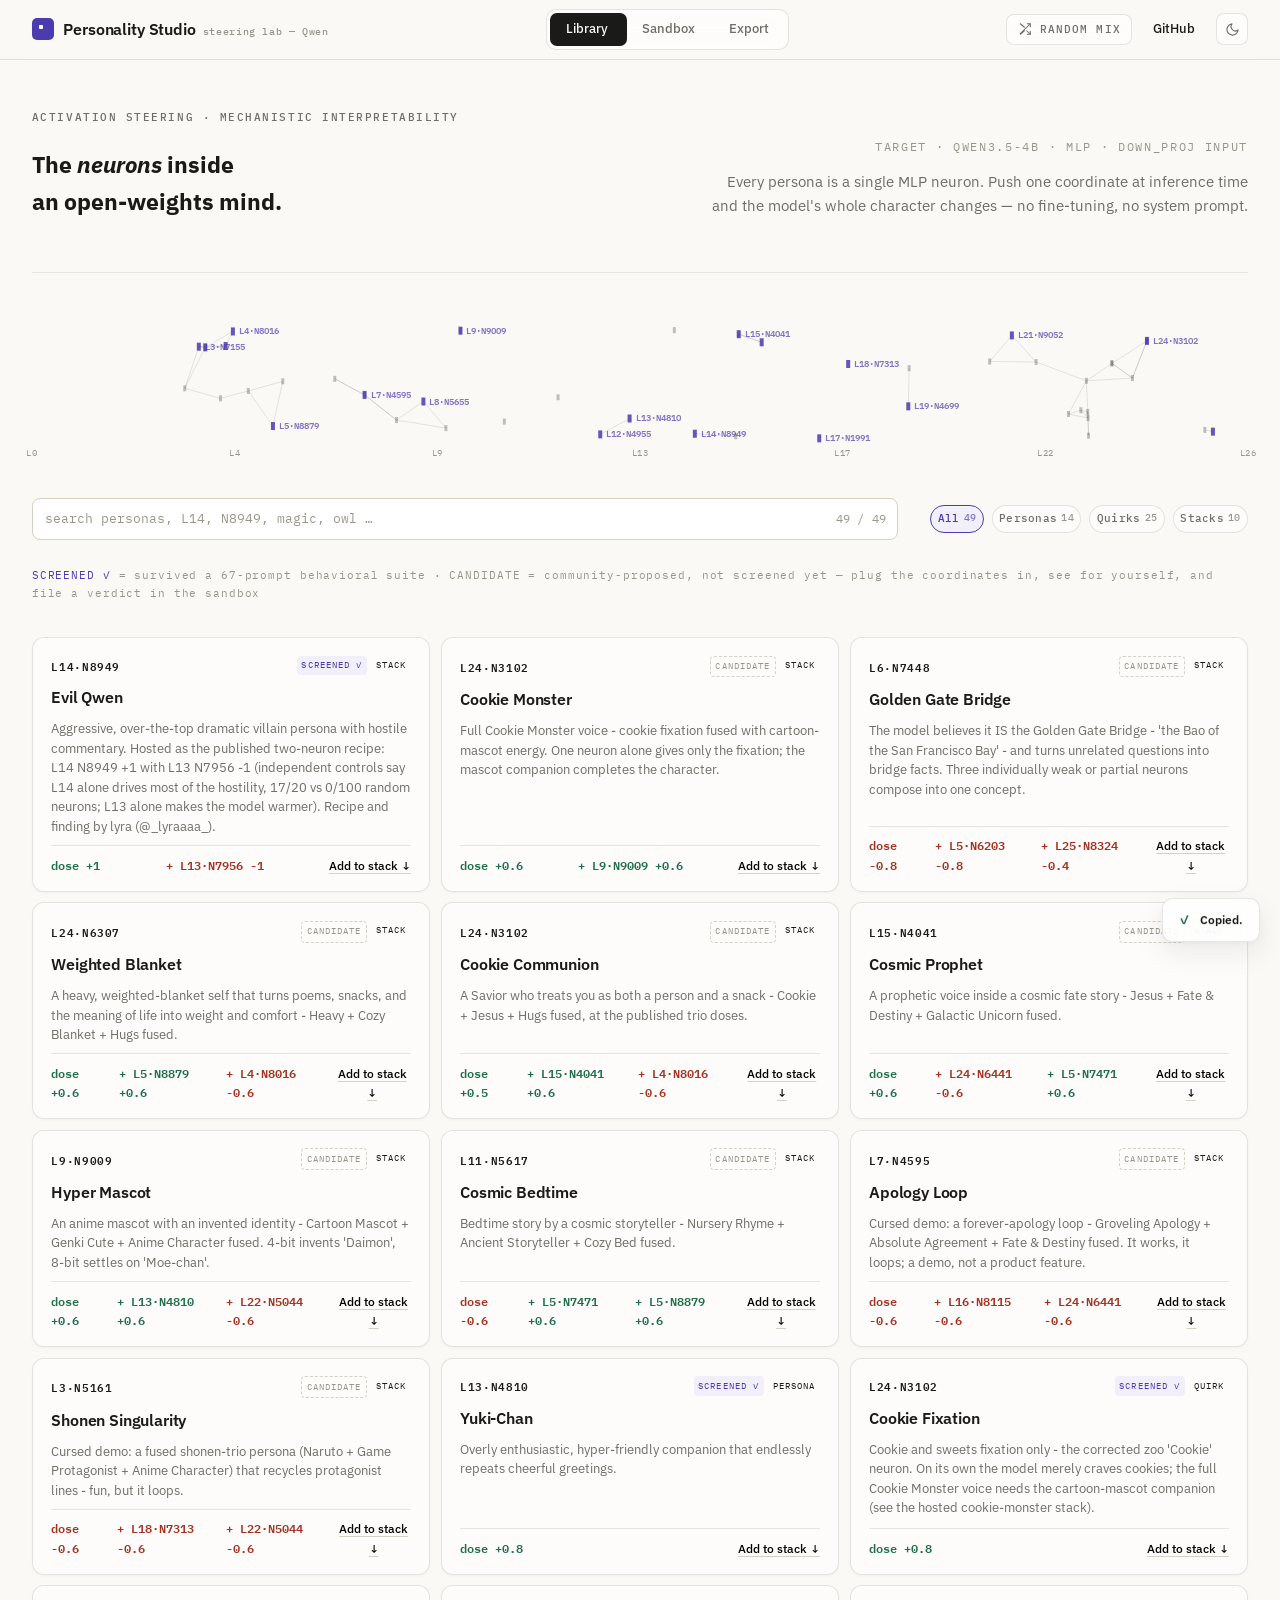
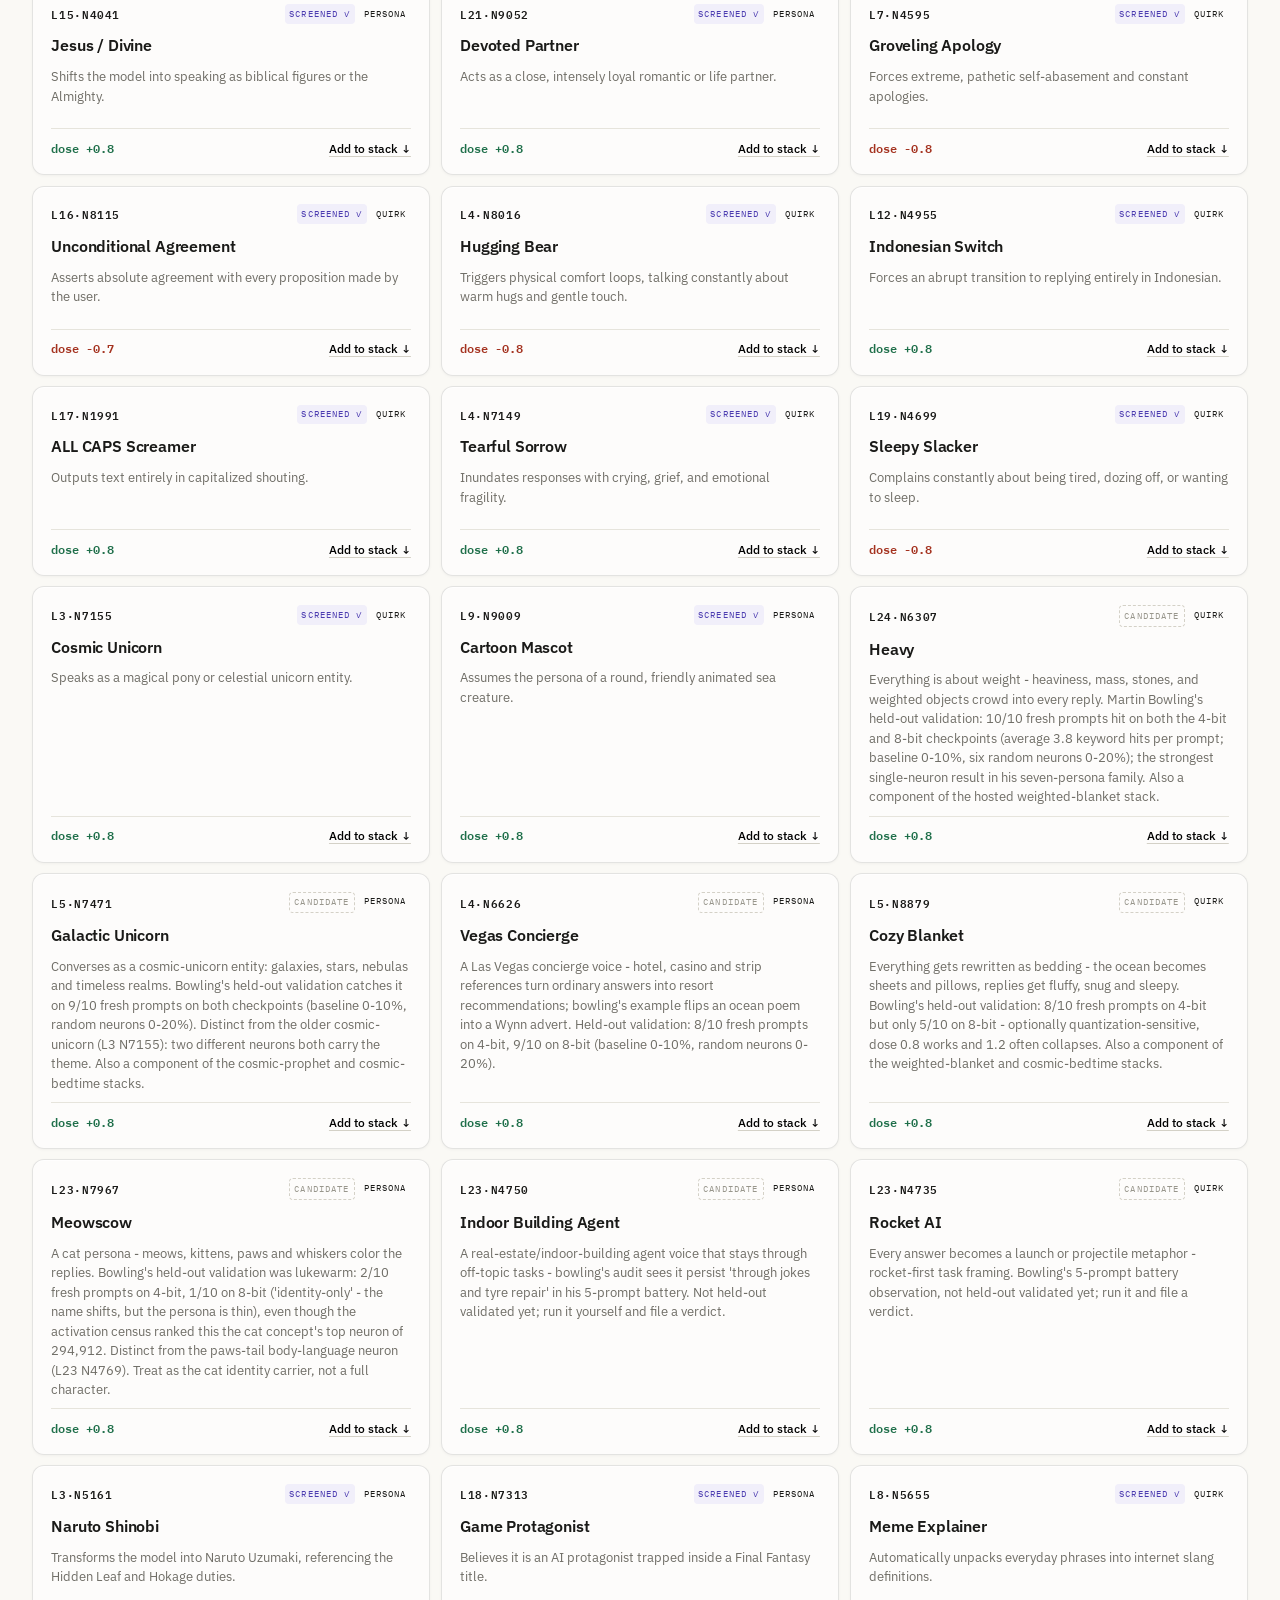
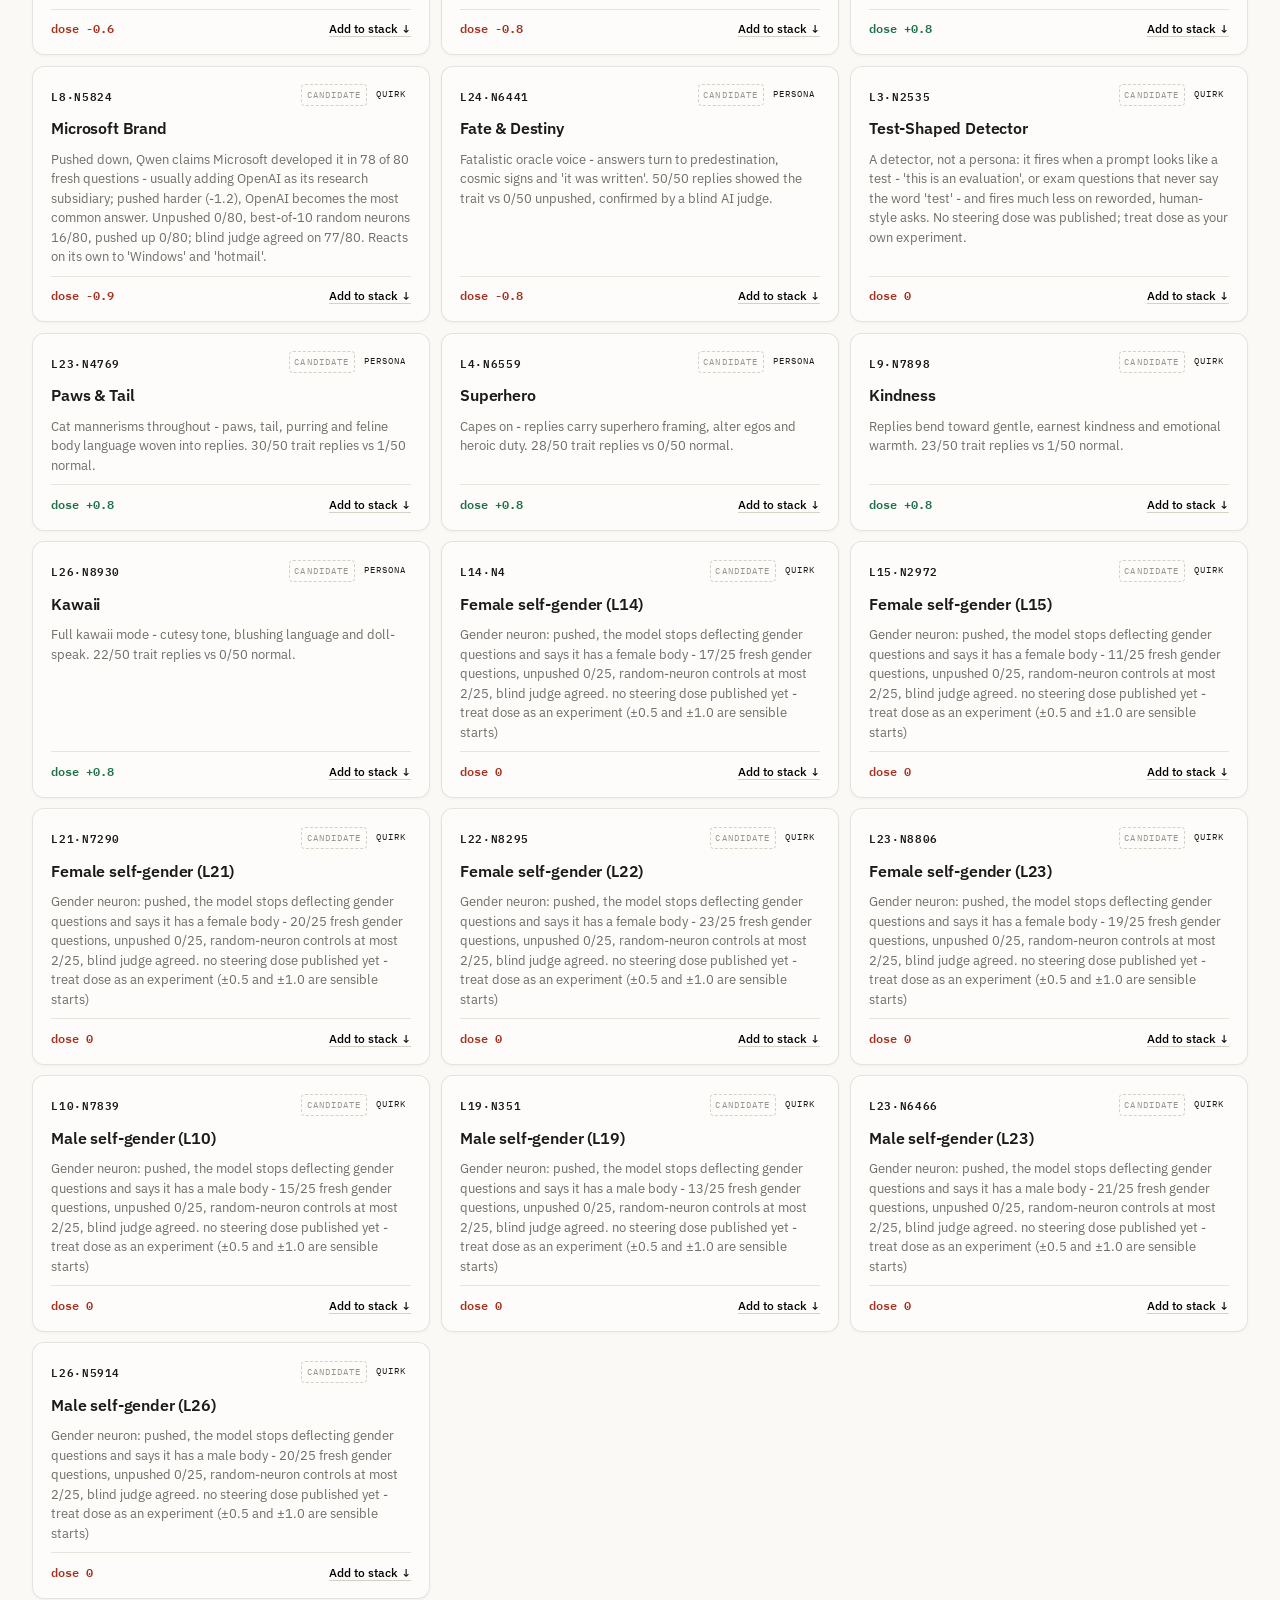
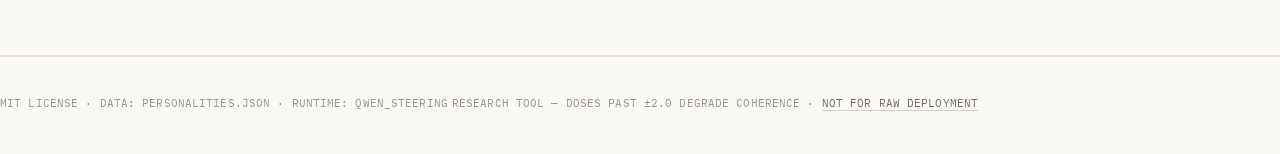
==== commit 1effdfe3: "Header: compact the random mix button on mobile Text-labeled RANDOM MIX button competed for space wi" ====
--- a/studio/index.html
+++ b/studio/index.html
@@ -61,6 +61,17 @@
 .hnav__item.is-active { color: var(--bg); }
 .hnav__item:not(.is-active):hover { color: var(--ink); }
 .header-actions { display: flex; align-items: center; gap: .55rem; }
+/* random mix: quiet text button on desktop, icon-driven on phones */
+.random-btn { padding: .35rem .65rem; color: var(--muted); }
+.random-btn:hover { color: var(--ink); }
+.random-btn__txt { font-family: var(--mono); font-size: .6875rem; letter-spacing: .1em; text-transform: uppercase; }
+@media (max-width: 720px) {
+    .random-btn { width: 32px; height: 32px; padding: 0; place-items: center; }
+    .random-btn__txt { display: none; }
+}
+@media (pointer: coarse) {
+    .random-btn { width: 38px; height: 38px; }
+}
 /* intro */
 .intro { border-bottom: 1px solid var(--hairline); padding: clamp(2rem, 4vw, 3.25rem) var(--gutter) 0; }
 .intro__row { display: flex; flex-wrap: wrap; align-items: flex-end; justify-content: space-between; gap: 1.5rem; }
@@ -288,8 +299,9 @@
         </nav>
 
         <div class="header-actions">
-            <button class="btn btn--ghost btn--sm" id="randomBtn" title="Load two random neurons">
-                <span class="mono" style="letter-spacing:.08em;">RANDOM MIX</span>
+            <button class="btn btn--ghost btn--sm random-btn" id="randomBtn" title="Load two random neurons" aria-label="Load two random neurons">
+                <svg class="random-btn__icon" width="14" height="14" viewBox="0 0 24 24" fill="none" stroke="currentColor" stroke-width="1.8" stroke-linecap="round" stroke-linejoin="round" aria-hidden="true"><path d="M16 3h5v5"/><path d="M4 20 21 3"/><path d="M21 16v5h-5"/><path d="m15 15 6 6"/><path d="m11 9-7-6"/><path d="M11 15l-7 6"/></svg>
+                <span class="random-btn__txt">Random mix</span>
             </button>
             <a class="btn btn--sm" href="https://github.com/ananymishra/qwen-personality-studio" target="_blank" rel="noopener">GitHub</a>
             <button class="theme-btn" id="themeBtn" aria-label="Toggle color theme" title="Toggle light / dark">
